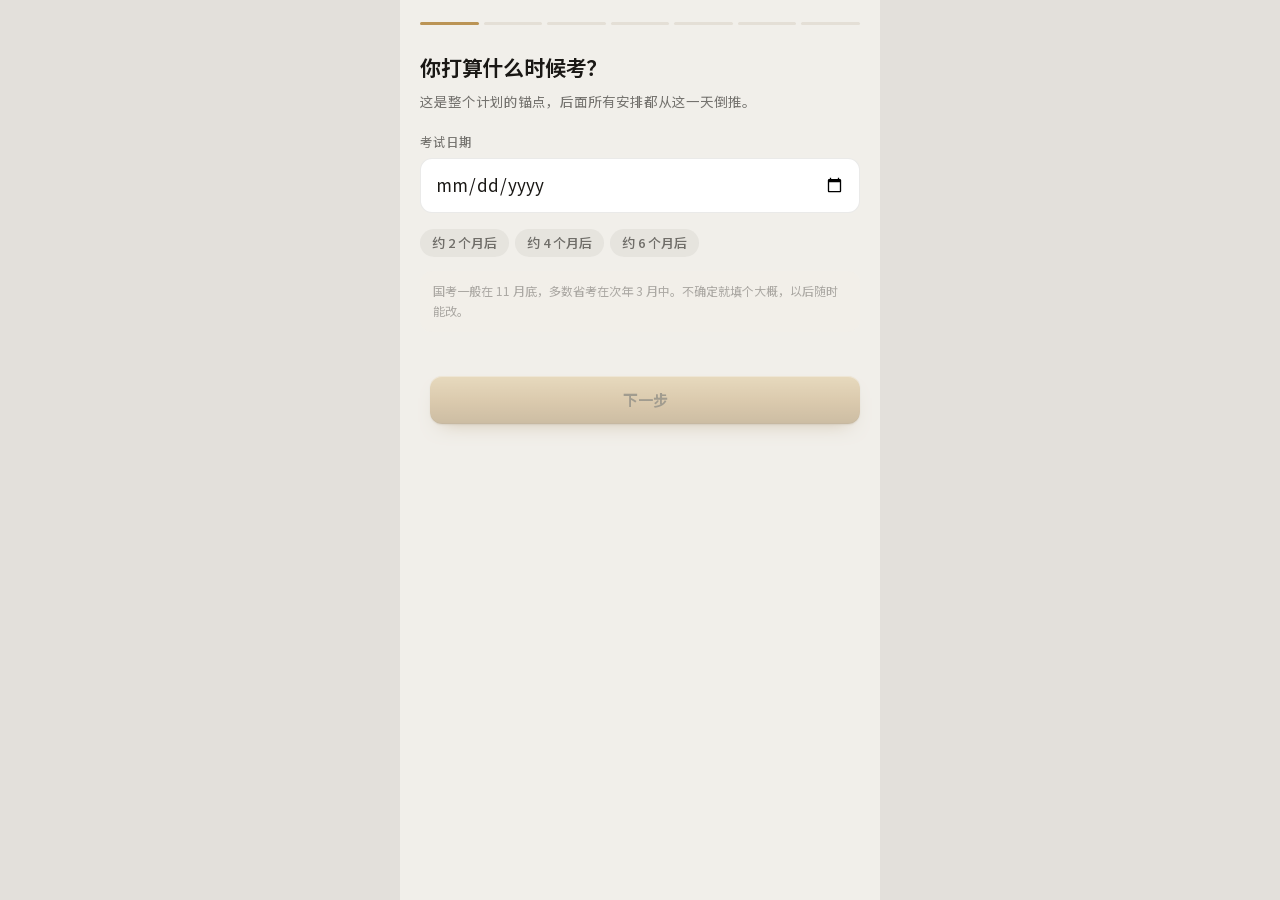
==== index.html @ 4b7c441d "上线试用：fresh 入口、添加到桌面、折叠与阶段安排更新" ====
<!DOCTYPE html>
<html lang="zh-CN">
<head>
  <meta charset="utf-8">
  <meta name="viewport" content="width=device-width, initial-scale=1, viewport-fit=cover">
  <meta name="theme-color" content="#f7f5f1">
  <title>备考节奏</title>
  <!-- 字体提前开始下载，别等 CSS 解析完才去拿 —— 不然第一屏会先闪一下雅黑。
       crossorigin 是字体预加载的规定动作，同源也要写。 -->
  <link rel="preload" href="fonts/noto-sans-sc-subset.woff2" as="font" type="font/woff2" crossorigin>
  <link rel="stylesheet" href="css/styles.css">

  <!-- 加到手机桌面用。这一步跟体验模式无关，正式上架后要留着。 -->
  <link rel="manifest" href="manifest.webmanifest">
  <link rel="icon" href="icons/icon-192.png">
  <link rel="apple-touch-icon" href="icons/icon-180.png">
  <meta name="apple-mobile-web-app-capable" content="yes">
  <meta name="mobile-web-app-capable" content="yes">
  <meta name="apple-mobile-web-app-status-bar-style" content="default">
  <meta name="apple-mobile-web-app-title" content="备考节奏">
</head>
<body>
  <!-- 这一块是"启动占位"。app.js 一跑起来就会把 #app 整个换掉。
       留在里面的意思是：万一脚本出错、或者文件没加载上，用户看到的是这句话，
       而不是一片白——白屏是最糟糕的失败形态，连"哪里错了"都无从说起。 -->
  <div id="app">
    <div style="padding:60px 28px;text-align:center;color:#7a7268;font-size:14px;line-height:2">
      <div>正在加载…</div>
      <div style="font-size:12.5px;opacity:.75">
        如果一直停在这里，按住 Ctrl 点刷新（Mac 是 ⌘ + Shift + R）。
      </div>
    </div>
  </div>
  <div id="toast" class="toast" role="status" aria-live="polite"></div>
  <div id="overlay" class="overlay hidden"></div>

  <script>
    /* 出错就把错误摆到页面上。放在最前面，后面的脚本再崩也接得住。 */
    (function () {
      var shown = false;
      function show(msg) {
        if (shown) return;
        shown = true;
        var box = document.createElement('div');
        box.style.cssText = 'position:fixed;left:0;right:0;bottom:0;z-index:999;' +
          'max-height:55vh;overflow:auto;background:#2b2320;color:#ffe9d6;' +
          'font:12.5px/1.7 ui-monospace,Consolas,monospace;padding:14px 16px;' +
          'white-space:pre-wrap;word-break:break-all';
        box.textContent = '页面出错了（把这段发给开发者）：\n' + msg +
          '\n\n先试一次强制刷新：Ctrl + F5';
        document.body.appendChild(box);
      }
      /* window.onerror 只给"出错的位置"，不给"谁调用的"。
       * 真正要定位得有整条调用栈 —— e.error.stack 里就有。 */
      function stackOf(e) {
        try {
          if (e && e.error && e.error.stack) return '\n\n调用栈：\n' + e.error.stack;
        } catch (err) {}
        return '';
      }
      window.addEventListener('error', function (e) {
        if (e && e.target && e.target.tagName === 'SCRIPT') {
          show('脚本没加载上：' + (e.target.src || '') + '\n（服务器是不是没开？）');
          return;
        }
        show((e.message || '未知错误') + '\n' + (e.filename || '') + ':' + (e.lineno || '') + stackOf(e));
      }, true);
      window.addEventListener('unhandledrejection', function (e) {
        show('未处理的 Promise 错误：' + (e.reason && e.reason.message ? e.reason.message : e.reason) +
          (e.reason && e.reason.stack ? '\n\n调用栈：\n' + e.reason.stack : ''));
      });
    })();
  </script>
  <script src="js/config.js"></script>
  <script src="js/engine.js"></script>
  <script src="js/stats.js"></script>
  <script src="js/archive.js"></script>
  <script src="js/store.js"></script>
  <!-- 体验模式。正式上架时删掉这一行，再按 js/demo.js 顶部的清单删干净。 -->
  <script src="js/demo.js"></script>
  <script src="js/app.js"></script>

  <script>
    /* 加到桌面之后能离线打开。
     * 本地开发（http / 局域网）不注册——否则改完 js 刷新还是旧的，会以为是代码没生效。 */
    if ('serviceWorker' in navigator && location.protocol === 'https:') {
      window.addEventListener('load', function () {
        navigator.serviceWorker.register('sw.js').catch(function () {});
      });
    }
  </script>
</body>
</html>
---- css/styles.css ----
/* =========================================================================
 * 备考节奏 —— 样式
 * 手机优先，最大宽度 480px 居中。桌面打开就是个手机形状的窗口。
 *
 * 设计原则，改样式前先看这几条：
 *   1. 减元素。能用一行字说清的，不要做成一张卡。
 *   2. 留白分层次。靠间距和字号拉开主次，不靠边框和阴影。
 *   3. 颜色只给"状态"——打卡、进度、当前选择。其余一律灰阶。
 *   4. 动画只动 transform / opacity，毛玻璃只用在底部导航一处。
 * ========================================================================= */

/* -------------------------------------------------------------------------
 * 字体：思源黑体（Noto Sans SC）
 *
 * 不写 system-ui 那种字体栈，是因为栈里第一位是苹方——苹果独有，
 * 到了 Windows 会一路回退到微软雅黑（2006 年的字体，而且只有两个字重，
 * 界面里 600/650 这些字重全是浏览器描出来的假粗体）。
 *
 * 这里自己托管一份子集：完整版 16.9 MB，只保留本项目用得到的字之后
 * 是 346 KB。默认走 woff2（所有现代浏览器都支持）。
 * 生成脚本：tools/make-font-subset.py，改了文案重新跑一次就行。
 *
 * 变量字体，100–900 一整条字重轴都在，所以 300–800 各档都是真字重。
 * 没扫到的生僻字会自动回退到后面的系统字体，不会变方框。
 * ------------------------------------------------------------------------- */
@font-face {
  font-family: "Noto Sans SC";
  src: url("../fonts/noto-sans-sc-subset.woff2") format("woff2");
  font-weight: 100 900;
  font-style: normal;
  font-display: swap;
}

:root {
  /* 底色偏暖，配金色才不会发灰 */
  --bg:        #f1efea;
  --card:      #ffffff;
  --surface-2: #f8f7f4;
  --ink:       #1a1815;
  --ink-2:     rgba(26, 24, 21, .58);
  --ink-3:     rgba(26, 24, 21, .33);
  --line:      rgba(26, 24, 21, .09);
  --hair:      rgba(26, 24, 21, .05);

  /* ---- 主题色 ----------------------------------------------------------
   * 这是唯一跟着"主题"变的一组。一个主题只需要四个数：
   *   primary    主色      —— 按钮、选中、进度、打卡
   *   primary-l  亮色      —— 按钮上缘的高光
   *   primary-d  深色      —— 按钮下缘的收边、深色文字
   *   on-primary 字色      —— 压在主色上面的字（亮色主题要用深字）
   * 下面 html[data-theme] 那几段会整组覆盖。
   * -------------------------------------------------------------------- */
  --primary:      #bb9455;
  --primary-l:    #d9bb7e;
  --primary-d:    #96733a;
  --on-primary:   #2c2109;
  --primary-s:    rgba(187, 148, 85, .13);
  --primary-xs:   rgba(187, 148, 85, .055);
  --primary-line: rgba(187, 148, 85, .30);

  /* ---- 状态色：故意不跟主题走 ------------------------------------------
   * 它们表达的是"状态"，不是"品牌"。警告永远是橙、危险永远是红、
   * 半完成永远是琥珀——换个主题颜色就变，用户会看不懂。 */
  --accent:    #c07a3c;
  --accent-s:  rgba(192, 122, 60, .12);
  --danger:    #b5574a;
  --done:      var(--primary);
  --half:      #cf9a3e;

  --radius:    20px;
  --radius-s:  12px;

  /* 层次靠投影，不靠描边。宽扩散、负偏移，柔和不发灰。 */
  --sh-sm:  0 1px 2px rgba(26, 24, 21, .05);
  --sh-md:  0 1px 2px rgba(26, 24, 21, .04), 0 12px 26px -18px rgba(26, 24, 21, .34);
  --shadow: var(--sh-md);

  /* 弹性曲线，全局统一 */
  --spring:    cubic-bezier(.34, 1.4, .64, 1);
  --ease:      cubic-bezier(.32, .72, 0, 1);
}

/* =========================================================================
 * 主题
 *
 * 七个主色，只换上面那四个值。想加主题就在这儿再抄一段，
 * 再去 js/config.js 的 YT.THEMES 里加一条同名记录。
 * ========================================================================= */

html[data-theme="rose"] {          /* 玫瑰金 */
  --primary:      #c08a7a;
  --primary-l:    #ddafa2;
  --primary-d:    #9c6555;
  --on-primary:   #3a1e17;
  --primary-s:    rgba(192, 138, 122, .14);
  --primary-xs:   rgba(192, 138, 122, .055);
  --primary-line: rgba(192, 138, 122, .32);
}
html[data-theme="mist"] {          /* 雾蓝 */
  --primary:      #5a7fa8;
  --primary-l:    #86a5c7;
  --primary-d:    #3d5f85;
  --on-primary:   #ffffff;
  --primary-s:    rgba(90, 127, 168, .13);
  --primary-xs:   rgba(90, 127, 168, .055);
  --primary-line: rgba(90, 127, 168, .30);
}
html[data-theme="celadon"] {       /* 青瓷 */
  --primary:      #4e8c86;
  --primary-l:    #7db0aa;
  --primary-d:    #366964;
  --on-primary:   #0a2422;
  --primary-s:    rgba(78, 140, 134, .13);
  --primary-xs:   rgba(78, 140, 134, .055);
  --primary-line: rgba(78, 140, 134, .30);
}
html[data-theme="bamboo"] {        /* 竹青 */
  --primary:      #6b8f5a;
  --primary-l:    #93b183;
  --primary-d:    #4c6b3e;
  --on-primary:   #1b2913;
  --primary-s:    rgba(107, 143, 90, .14);
  --primary-xs:   rgba(107, 143, 90, .055);
  --primary-line: rgba(107, 143, 90, .32);
}
html[data-theme="cinnabar"] {      /* 朱砂 */
  --primary:      #b04c3e;
  --primary-l:    #d07a6a;
  --primary-d:    #8a372c;
  --on-primary:   #ffffff;
  --primary-s:    rgba(176, 76, 62, .13);
  --primary-xs:   rgba(176, 76, 62, .055);
  --primary-line: rgba(176, 76, 62, .30);
  /* 朱砂做主色时，默认的危险红 #b5574a 和它几乎一样，
   * 「清空数据」看着就不像危险操作了。这里把危险色压深一档，
   * 让它比品牌色更沉、更"重"，一眼能分出性质。 */
  --danger:       #7a2b21;
}
html[data-theme="cocoa"] {         /* 可可 */
  --primary:      #8a6a55;
  --primary-l:    #ac8d77;
  --primary-d:    #664b3a;
  --on-primary:   #ffffff;
  --primary-s:    rgba(138, 106, 85, .13);
  --primary-xs:   rgba(138, 106, 85, .055);
  --primary-line: rgba(138, 106, 85, .30);
}

* { box-sizing: border-box; -webkit-tap-highlight-color: transparent; }

html, body {
  margin: 0;
  padding: 0;
  /* 桌面打开时露在 480px 应用区外面的那圈底。跟着暖色走，
   * 用 iOS 那种冷灰会在窗口两侧露出一条发蓝的边。 */
  background: #e3e0db;
  color: var(--ink);
  /* 第一位是自托管的思源黑体，正常情况下它就把所有字接住了。
   * 后面那一串是兜底：字体还没下载完、或者遇到子集里没有的生僻字时，
   * 苹果走苹方、Windows 走雅黑，不会变成方框。 */
  font-family: "Noto Sans SC", -apple-system, BlinkMacSystemFont, "SF Pro Text",
               "PingFang SC", "Hiragino Sans GB", "Microsoft YaHei",
               "Segoe UI", Roboto, sans-serif;
  font-size: 17px;
  line-height: 1.6;
  -webkit-font-smoothing: antialiased;
}

#app {
  max-width: 480px;
  margin: 0 auto;
  min-height: 100vh;
  background: var(--bg);
  color: var(--ink);
  position: relative;
  padding-bottom: 84px;
}

/* ---------- 通用 ---------- */

.hidden { display: none !important; }

.screen { padding: 0 0 24px; }

/* 只保留"换页时淡入"这一层动画。
 * 列表逐条浮现做过一版，但每次重渲染都会重播，勾任务时整屏闪一下；
 * 而且容易卡在动画的起始状态上（元素占着位置却看不见）。
 * 收益不大、风险不小，去掉。 */
#app.entering .screen { animation: pageIn .32s var(--ease); }
@keyframes pageIn {
  from { opacity: 0; transform: translateY(6px); }
  to   { opacity: 1; transform: none; }
}

.done-note {
  font-size: 15px; font-weight: 600; color: var(--primary);
  background: var(--primary-s);
  border-radius: var(--radius);
  padding: 14px 18px;
}

.top {
  padding: 14px 20px 6px;
  background: var(--bg);
}

.top h1 {
  margin: 0;
  font-size: 30px;
  font-weight: 700;
  letter-spacing: -.5px;
  line-height: 1.2;
}

.top .sub {
  margin-top: 2px;
  font-size: 15px;
  color: var(--ink-2);
  letter-spacing: -.1px;
}

.section { padding: 0 16px; margin-top: 26px; }

.section-title {
  /* 分组标签做得比正文更小、更重、更淡，读起来像"标签"而不是"内容"。
   * 这样视线会先落在卡片里的东西上，层级是靠对比拉开的。 */
  font-size: 12px;
  font-weight: 650;
  letter-spacing: .08em;
  color: var(--ink-3);
  margin: 0 0 8px;
  padding-left: 4px;
}

/* 通用折叠块：计划详情、设置里的长分组。
 * 折叠头只有一行，展开内容沿用原来的 .section / .card。 */
/* 分组标题右边的小胶囊入口。用在「调整阶段」「批量排」「9 月」这种
 * "点了会去别处/会打开东西"的地方。光写一行金字，用户看不出能点。 */
.pillbtn {
  display: inline-flex; align-items: center; gap: 3px;
  height: 29px; padding: 0 11px;
  border: 0; border-radius: 99px;
  background: var(--card); color: var(--primary);
  font: inherit; font-size: 12.5px; font-weight: 650; letter-spacing: -.1px;
  box-shadow: inset 0 0 0 1px var(--primary-line), var(--sh-sm);
  cursor: pointer;
  transition: background .18s ease, transform .18s var(--spring);
}
.pillbtn:active { background: var(--primary-s); transform: scale(.96); }
.pillbtn .bi { width: 12px; height: 12px; }

.fold { margin-top: 26px; }
/* 连着排的几个折叠收紧一点，让它们看起来是一组，而不是几张散落的卡 */
.fold + .fold { margin-top: 10px; }

/* 折叠头做成"一张收起来的卡片"：左右上下跟别的卡片对齐（16px），
 * 里面按卡片的内容缩进。这样它一眼就是个能点的容器，
 * 而不是一行说明文字——之前是一行透明背景的小字，用户根本不知道能点。 */
.fold-head {
  display: flex;
  align-items: center;
  gap: 8px;
  width: calc(100% - 32px);
  margin: 0 16px;
  padding: 15px 16px 15px 18px;
  background: var(--card);
  border: 1px solid rgba(58, 53, 46, .045);
  border-radius: 14px;
  font: inherit;
  text-align: left;
  color: var(--ink-2);
  cursor: pointer;
  transition: background .18s ease;
}
.fold-head:active { background: #faf8f4; }
.fold-t {
  flex: 0 0 auto;
  font-size: 14.5px;
  font-weight: 600;
  letter-spacing: -.1px;
  color: var(--ink);
}
/* 提示靠右，紧挨着箭头——这样箭头不会孤零零地飘在右边 */
.fold-n {
  flex: 1;
  min-width: 0;
  text-align: right;
  font-size: 12px;
  font-weight: 400;
  color: var(--ink-3);
  overflow: hidden;
  text-overflow: ellipsis;
  white-space: nowrap;
}

/* 展开箭头。用 SVG 而不是 ⌃⌄ 字符：字符的粗细和基线随字体变，
 * 字号一调就飘；而且没法做旋转动画。 */
.chev-i {
  flex: 0 0 auto;
  width: 18px;
  height: 18px;
  color: rgba(58, 53, 46, .40);
  transition: transform .26s var(--ease);
}
.fold.open > .fold-head .chev-i,
.plan-day.open .chev-i { transform: rotate(180deg); }

.fold-body { display: none; }
.fold.open .fold-body { display: block; margin-top: 10px; }
.fold-body > .section { margin-top: 0; }
.fold-body > .section + .section { margin-top: 18px; }

.card {
  background: var(--card);
  border-radius: var(--radius);
  /* 层次交给投影：大偏移、负扩散，边缘柔和不发灰。
   * 不用描边——描边会把界面切碎，显得廉价。 */
  box-shadow: var(--sh-md);
  padding: 18px;
}

/* 装列表的卡片：上下不留太多，让每行自己去撑 */
.card.tasks { padding: 3px 18px; }

.card + .card { margin-top: 10px; }

.muted { color: var(--ink-2); }
.tiny  { font-size: 12px; line-height: 1.55; }

.row { display: flex; align-items: center; gap: 10px; }
.row.between { justify-content: space-between; }
.grow { flex: 1; min-width: 0; }

/* ---------- 按钮 ---------- */

.btn {
  appearance: none;
  border: 0;
  background: rgba(58,53,46,.075);
  color: var(--ink);
  font: inherit;
  font-size: 15px;
  font-weight: 600;
  padding: 12px 16px;
  border-radius: 12px;
  cursor: pointer;
  transition: transform .18s var(--spring), opacity .18s ease, background .18s ease;
}
.btn:active { transform: scale(.96); opacity: .75; }

.btn.primary {
  /* 实体金按钮：上缘高光 + 下缘收边 + 落地投影。
   * 三样加起来才有"厚度"，纯色填充永远是一块平的色。 */
  background: linear-gradient(180deg, var(--primary-l) 0%, var(--primary) 52%, var(--primary-d) 100%);
  color: var(--on-primary);
  font-weight: 650;
  box-shadow:
    inset 0 1px 0 rgba(255, 255, 255, .45),
    inset 0 -1px 0 rgba(0, 0, 0, .10),
    0 1px 1.5px rgba(90, 68, 30, .25),
    0 10px 20px -12px var(--primary-d);
}
.btn.primary:active { transform: translateY(1px) scale(.985); opacity: .92; }

.btn.ghost { background: transparent; }
.btn.ghost { color: var(--primary); }
/* 白底描边按钮：和实心主按钮配成一对时用它。
 * 有底色 + 一层很浅的投影，所以和主按钮是"同一套材质"，只是弱一档。 */
.btn.secondary {
  background: var(--card);
  color: var(--ink);
  box-shadow: inset 0 0 0 1px var(--hair), var(--sh-sm);
}
.btn.secondary:active { background: var(--surface-2); }
/* 浅金底的动作按钮。用在"加一项""今天主攻一科"这类次要但正向的动作上——
 * 纯文字的时候它们看着像链接，没有按钮的分量。 */
.btn.soft { background: var(--primary-s); color: var(--primary-d); }
/* 描边按钮：用在"点了会去别处/会打开东西"的动作上。
 * 比纯文字明确得多，又不像实心金按钮那么重。 */
.btn.line {
  background: var(--card);
  border: 1px solid var(--primary-line);
  color: var(--primary);
  font-weight: 600;
  box-shadow: var(--sh-sm);
}
.btn.line:active { background: #f7f4ef; }
.btn .bi { width: 13px; height: 13px; margin-left: 1px; vertical-align: -1.5px; }
.btn.block { display: block; width: 100%; text-align: center; }
.btn.sm { padding: 7px 12px; font-size: 13px; border-radius: 8px; }
.btn.sm { position: relative; }
.btn.sm::before { content: ""; position: absolute; inset: -6px -3px; border-radius: inherit; }

.btn.danger { background: rgba(255,59,48,.10); color: var(--danger); }

/* ---------- 底部导航 ---------- */

.tabbar {
  position: fixed;
  bottom: 0;
  left: 50%;
  transform: translateX(-50%);
  width: 100%;
  max-width: 480px;
  display: flex;
  background: rgba(249,249,249,.84);
  -webkit-backdrop-filter: saturate(180%) blur(20px);
  backdrop-filter: saturate(180%) blur(20px);
  border-top: .5px solid rgba(58,53,46,.14);
  padding-bottom: env(safe-area-inset-bottom);
  z-index: 20;
}

.tab {
  flex: 1;
  border: 0;
  background: none;
  font: inherit;
  font-size: 10.5px;
  font-weight: 500;
  color: var(--ink-3);
  padding: 7px 0 10px;
  cursor: pointer;
  display: flex;
  flex-direction: column;
  align-items: center;
  gap: 2px;
  transition: color .18s ease;
}
.tab:active .dot { transform: scale(.86); }

.tab .ico {
  width: 24px; height: 24px;
  transition: transform .24s var(--spring);
}
.tab:active .ico { transform: scale(.86); }

.tab.on { color: var(--primary); font-weight: 600; }

/* ---------- 任务卡 ---------- */

.task {
  display: flex;
  align-items: flex-start;
  gap: 14px;
  padding: 14px 0;
  border-bottom: 1px solid rgba(58,53,46,.10);
}
.task:last-child { border-bottom: 0; }

/* 回顾任务置顶：只加一条很轻的分组线，不抢任务本身。 */
.task-group {
  padding: 12px 0 3px;
  font-size: 12px;
  color: var(--ink-3);
  letter-spacing: .02em;
}
.task-group + .task { border-top: 0; }
.task-group + .task-group { padding-top: 6px; }

.tick {
  flex: 0 0 auto;
  width: 24px; height: 24px;
  border-radius: 50%;
  border: 1.5px solid rgba(58,53,46,.24);
  background: transparent;
  cursor: pointer;
  padding: 0;
  position: relative;
  margin-top: 2px;
  transition: transform .22s var(--spring), background .2s ease, border-color .2s ease;
}
.tick:active { transform: scale(.85); }

/* 点击区域放到 46×46：圆点本身还是 24，但手指不用瞄得那么准。
 * （手机上 24 像素大约是 4 毫米，低于"随手能点中"的 9 毫米。） */
.tick::before {
  content: "";
  position: absolute;
  inset: -11px;
  border-radius: 50%;
}

.tick.done {
  border-color: var(--done);
  background: linear-gradient(180deg, var(--primary-l), var(--primary) 58%, var(--primary-d));
  box-shadow: inset 0 1px 0 rgba(255, 255, 255, .45), 0 2px 6px -2px var(--primary-d);
}
.tick.done::after {
  content: "";
  position: absolute;
  left: 6.5px; top: 3px;
  width: 6px; height: 10px;
  border: solid #fff;
  border-width: 0 2px 2px 0;
  transform: rotate(45deg);
}

.tick.half {
  border-color: var(--primary-line);
  background: linear-gradient(to right, var(--primary) 0 50%, transparent 50% 100%);
}

.task-body { flex: 1; min-width: 0; }

.task-top { display: flex; align-items: baseline; gap: 8px; }
.task-top[data-act] { cursor: pointer; margin: -4px 0; padding: 4px 0; }
.task-top[data-act]:active { opacity: .5; }
.task-title { flex: 1; min-width: 0; font-weight: 500; font-size: 17px; letter-spacing: -.2px; }
.task-min {
  flex: 0 0 auto; font-size: 15px; color: var(--ink-3);
  font-variant-numeric: tabular-nums;
  transition: opacity .2s ease;
}

/* 删掉某一项：平时很淡，不抢视线 */
.del {
  flex: 0 0 auto; align-self: flex-start;
  width: 22px; height: 22px; line-height: 1;
  border: 0; background: none; padding: 0;
  color: rgba(58,53,46,.22); font-size: 17px; cursor: pointer;
  border-radius: 50%;
  position: relative;
  transition: transform .18s var(--spring), color .18s ease;
}
/* 删除也要好点：这个按钮误触的代价只是弹个确认框，点不中的代价是"按了没反应" */
.del::before { content: ""; position: absolute; inset: -10px -3px; border-radius: 50%; }
.del:active { transform: scale(.85); color: var(--danger); }
.pd-task .del { flex: 0 0 auto; margin-left: 2px; }
.task-detail { font-size: 15px; color: var(--ink-2); margin-top: 1px; letter-spacing: -.1px; }

.task-meta {
  font-size: 13px;
  color: var(--ink-3);
  margin-top: 4px;
  display: flex;
  gap: 8px;
  flex-wrap: wrap;
}

.pill {
  display: inline-block;
  font-size: 11px;
  padding: 1px 7px;
  border-radius: 20px;
  background: var(--primary-s);
  color: var(--primary);
}
.pill.warn { background: var(--accent-s); color: var(--accent); }
.pill.plain { background: #f0ede8; color: var(--ink-2); }

.task.is-done .task-title { color: var(--ink-3); text-decoration: line-through; text-decoration-thickness: 1.5px; }
.task.is-done .task-detail, .task.is-done .task-meta { color: var(--ink-3); }

/* 实际用时快选 */
.actual {
  margin-top: 9px;
  padding: 9px 10px;
  background: #faf8f4;
  border: 1px dashed var(--line);
  border-radius: var(--radius-s);
}

.actual .hint { font-size: 11.5px; color: var(--ink-3); margin-bottom: 7px; }

.custom-time {
  display: flex; align-items: center; gap: 6px;
  margin-top: 9px; font-size: 12px; color: var(--ink-3);
}
.custom-time input {
  width: 62px; font: inherit; font-size: 14px; font-weight: 600;
  padding: 4px 8px; border: 1.5px solid var(--line); border-radius: 8px;
  background: #fff; color: var(--ink); text-align: center;
  font-variant-numeric: tabular-nums;
}
.custom-time input:focus { outline: none; border-color: var(--primary); }
.custom-time input::placeholder { font-weight: 400; color: var(--ink-3); }

.chips { display: flex; flex-wrap: wrap; gap: 6px; }

.chip {
  border: 0;
  background: rgba(58,53,46,.06);
  border-radius: 20px;
  padding: 6px 12px;
  font-size: 13px;
  font-weight: 500;
  font-family: inherit;
  color: var(--ink-2);
  cursor: pointer;
  position: relative;
  transition: transform .16s var(--spring), background .18s ease, color .18s ease;
}
/* 视觉不变，点击区域上下各多 5 像素（30 → 40） */
.chip::before { content: ""; position: absolute; inset: -5px -3px; border-radius: inherit; }
.chip:active { transform: scale(.94); }
.chip.on { background: var(--primary); color: var(--on-primary); font-weight: 600; }

/* 常识的「不专门学」单独给入口。它不是一个普通档位，
 * 而是很多人的默认选择，所以不要再混在四个小按钮里。 */
.skip-tip {
  margin-top: 9px;
  padding: 9px 11px;
  border-radius: 10px;
  background: var(--accent-s);
  display: flex;
  align-items: center;
  gap: 10px;
}
.skip-tip .st-t {
  flex: 1;
  min-width: 0;
  font-size: 12px;
  line-height: 1.5;
  color: var(--ink-2);
}
.skip-tip .btn { flex: 0 0 auto; }

/* ---------- 今日头部 ---------- */

.today-head {
  padding: 18px 22px 0;
}

.today-head .date {
  /* 日期做成"小标签"：更小、更重、更淡、拉字距。
   * 视线先落在「今天」上，而不是先看到日期。 */
  font-size: 12px; font-weight: 600; color: var(--ink-3);
  letter-spacing: .1em;
}
.today-head h1 {
  margin: 5px 0 0;
  font-size: 34px; font-weight: 750; letter-spacing: -1.1px; line-height: 1.12;
}
.today-head .state {
  margin-top: 7px; font-size: 14.5px; color: var(--ink-2); letter-spacing: -.1px;
}
.today-head .state b { font-weight: 600; color: var(--ink); }
.today-head .state i { font-style: normal; font-weight: 600; color: var(--ink); }

.daybar {
  margin-top: 14px;
  height: 7px;
  background: var(--hair);
  border-radius: 99px;
  box-shadow: inset 0 1px 1px rgba(26, 24, 21, .05);
  overflow: hidden;
}
.daybar > i {
  display: block; height: 100%;
  border-radius: 99px;
  box-shadow: 0 1px 2px var(--primary-line);
  transition: width .45s var(--ease);
}

.daybar-meta {
  display: flex; justify-content: space-between;
  font-size: 11.5px; color: var(--ink-3); margin-top: 8px;
  font-variant-numeric: tabular-nums;
}

/* ---------- 每日感受 ---------- */

.free-note {
  font-size: 12.5px; color: var(--ink-2);
  background: #f2efe9;
  border-radius: var(--radius-s);
  padding: 10px 13px;
  margin-bottom: 10px;
}
.free-note b { color: var(--ink); font-variant-numeric: tabular-nums; }

/* 太久没练到的模块提醒 */
.stale-note {
  font-size: 12.5px; color: var(--ink-2);
  background: var(--accent-s);
  border-radius: var(--radius-s);
  padding: 12px 14px;
  line-height: 1.6;
}
.stale-note b { color: var(--accent); }

.extra-form {
  background: var(--card);
  border-radius: var(--radius);
  box-shadow: var(--shadow);
  padding: 15px 16px;
  margin-bottom: 10px;
}
.ef-title { font-size: 14px; font-weight: 650; margin-bottom: 10px; }
.ef-qty {
  display: flex; align-items: center; gap: 8px;
  margin-top: 12px; font-size: 13px; color: var(--ink-2);
}
.ef-qty input {
  width: 70px; font: inherit; font-size: 15px; font-weight: 650;
  padding: 6px 8px; border: 1.5px solid var(--line);
  border-radius: 8px; background: #fff; color: var(--ink); text-align: center;
}
.ef-qty input:focus { outline: none; border-color: var(--primary); }
.ef-qty b { color: var(--ink); font-variant-numeric: tabular-nums; }

.moods { display: flex; gap: 6px; margin-top: 2px; }
.mood {
  flex: 1;
  border: 0;
  background: rgba(58,53,46,.06);
  border-radius: 11px;
  padding: 11px 4px;
  font-family: inherit;
  font-size: 13px;
  font-weight: 500;
  color: var(--ink-2);
  cursor: pointer;
  transition: transform .18s var(--spring), background .2s ease, color .2s ease;
}
.mood:active { transform: scale(.95); }
.mood.on { background: var(--primary-s); color: var(--primary); font-weight: 600; }

/* 改完感受立刻看到计划怎么变 */
.mood-preview {
  margin-top: 12px;
  background: var(--card);
  border-radius: var(--radius);
  box-shadow: var(--shadow);
  padding: 13px 14px 11px;
  animation: popIn .28s cubic-bezier(.2, .8, .3, 1);
}
@keyframes popIn {
  from { opacity: 0; transform: translateY(8px) scale(.98); }
  to   { opacity: 1; transform: none; }
}

/* 阶段配色：换了阶段，界面颜色跟着换，让用户有"进入下一个阶段"的实感 */
#app.stage-base       { --stage-tint: #e7f0ed; --stage-ink: #2f6b5e; }
#app.stage-strengthen { --stage-tint: #fdf0e2; --stage-ink: #b3702a; }
#app.stage-sprint     { --stage-tint: #f9e9e6; --stage-ink: #a8473c; }

.stage-band {
  background: var(--stage-tint, var(--primary-s));
  color: var(--stage-ink, var(--primary));
  margin: 0 0 2px;
  padding: 8px 20px;
  font-size: 12px;
  font-weight: 650;
  letter-spacing: .04em;
  display: flex;
  align-items: baseline;
  gap: 8px;
}
.stage-band span { font-weight: 400; opacity: .8; }
.stage-band i { margin-left: auto; font-style: normal; font-weight: 600; opacity: .85; }
.mp-head { font-size: 14px; font-weight: 650; color: var(--primary); }
.mp-head.up { color: var(--accent); }
.mp-sub {
  font-size: 12px; color: var(--ink-3); margin-top: 3px;
  font-variant-numeric: tabular-nums;
}
.mp-rows { margin-top: 8px; }
.mp-row {
  display: flex; align-items: baseline; gap: 10px;
  padding: 6px 0; border-bottom: 1px solid var(--line); font-size: 13px;
}
.mp-row:last-child { border-bottom: 0; }
.mp-name { flex: 1; min-width: 0; overflow: hidden; text-overflow: ellipsis; white-space: nowrap; }
.mp-val { flex: 0 0 auto; font-size: 12px; color: var(--ink-3); font-variant-numeric: tabular-nums; }
.mp-val s { color: var(--ink-3); }
.mp-val i { font-style: normal; margin: 0 5px; }
.mp-val b { font-weight: 650; }
.mp-val b.up { color: var(--accent); }
.mp-val b.down { color: var(--primary); }
.mp-note { font-size: 11.5px; color: var(--ink-3); margin-top: 8px; line-height: 1.55; }

/* ---------- 阶段 ---------- */

.stage {
  display: flex;
  gap: 12px;
  padding: 13px 0;
  border-bottom: 1px solid var(--line);
}
.stage:last-child { border-bottom: 0; }

.stage-idx {
  flex: 0 0 auto;
  width: 26px; height: 26px;
  border-radius: 8px;
  background: var(--primary-s);
  color: var(--primary);
  font-size: 12px;
  font-weight: 700;
  display: flex; align-items: center; justify-content: center;
  margin-top: 2px;
}
.stage.cur .stage-idx {
  background: linear-gradient(180deg, var(--primary-l), var(--primary) 55%, var(--primary-d));
  color: var(--on-primary);
  box-shadow: inset 0 1px 0 rgba(255, 255, 255, .45), 0 3px 8px -3px var(--primary-d);
}
.stage.cur .stage-name { color: var(--primary); }

.stage-name { font-weight: 600; }
.stage-date { font-size: 12px; color: var(--ink-3); }

/* ---------- 周视图 ---------- */

.segmented {
  display: flex;
  background: rgba(58,53,46,.075);
  border-radius: 10px;
  padding: 3px;
  gap: 3px;
}
.segmented button {
  flex: 1;
  border: 0;
  background: transparent;
  font: inherit;
  font-size: 13px;
  font-weight: 500;
  padding: 7px 0;
  border-radius: 8px;
  color: var(--ink-2);
  cursor: pointer;
  transition: background .2s ease, box-shadow .2s ease, color .2s ease;
}
.segmented button.on {
  background: #fff;
  color: var(--ink);
  font-weight: 650;
  box-shadow: 0 1px 2px rgba(58,53,46,.10), 0 0 0 .5px rgba(58,53,46,.05);
}

.range-note {
  font-size: 12px;
  color: var(--ink-3);
  margin-top: 8px;
  padding-left: 2px;
}

.plan-day { padding: 13px 0; border-bottom: 1px solid var(--line); }
.plan-day:last-child { border-bottom: 0; }
.plan-day:first-child { padding-top: 4px; }

.pd-head { display: flex; justify-content: space-between; align-items: center; gap: 8px; }
.pd-date { font-size: 14px; font-weight: 600; }
.pd-date small {
  font-weight: 400; color: var(--ink-3); font-size: 12px; margin-left: 6px;
  font-variant-numeric: tabular-nums;
}
/* 右半边是一条固定的值列：时长 → 加一项 → 展开箭头。
 * 三样的宽度都固定，所以每行的时长右边缘是对齐的，不会有的靠左有的靠右。 */
.pd-right { display: flex; align-items: center; gap: 6px; }
.pd-total {
  font-size: 12.5px; color: var(--ink-2);
  white-space: nowrap; font-variant-numeric: tabular-nums;
}
.pd-add {
  flex: 0 0 auto;
  width: 24px; height: 24px; line-height: 1;
  border: 0; border-radius: 8px;
  background: transparent; color: rgba(60, 60, 67, .30);
  font: inherit; font-size: 15px; cursor: pointer;
  display: flex; align-items: center; justify-content: center;
  padding: 0;
  transition: background .18s ease, color .18s ease;
}
.pd-add:active { background: var(--primary-s); color: var(--primary); }
/* 展开箭头：整行都能点，这个只是把"能展开"这件事说出来 */
.pd-chev {
  flex: 0 0 auto;
  display: flex; align-items: center; justify-content: center;
  width: 18px; height: 18px;
  color: var(--ink-3);
}
.plan-day.foldable:active { opacity: .6; }

.pd-stage { font-size: 11.5px; color: var(--ink-3); margin-top: 1px; }
.plan-day.rest .pd-date,
.plan-day.rest .pd-total,
.plan-day.past .pd-date,
.plan-day.past .pd-total { color: var(--ink-3); font-weight: 400; }
.plan-day.past { padding: 8px 0; }

.pd-tasks { margin-top: 8px; }
.pd-group {
  margin: 7px 0 2px;
  font-size: 11.5px;
  color: var(--ink-3);
  letter-spacing: .02em;
}
.pd-task { display: flex; align-items: baseline; gap: 8px; font-size: 13px; padding: 2px 0; }
.pd-t { flex: 0 0 auto; }
.pd-d {
  flex: 1; min-width: 0;
  color: var(--ink-3); font-size: 12px;
  overflow: hidden; text-overflow: ellipsis; white-space: nowrap;
}
.pd-min {
  flex: 0 0 auto; color: var(--ink-3); font-size: 12px;
  font-variant-numeric: tabular-nums;
}

.pd-mark { font-style: normal; margin-right: 3px; }
.pd-mark.done { color: var(--primary); }
.pd-mark.half { color: var(--half); }

/* 折叠行（两周视图） */
.plan-day.foldable { cursor: pointer; transition: opacity .18s ease; }
.pd-brief {
  font-size: 12.5px; color: var(--ink-3); margin-top: 3px;
  overflow: hidden; text-overflow: ellipsis; white-space: nowrap;
}
.plan-day.open .pd-date { color: var(--primary); }
/* 展开时给整行一点底色，让人知道"这一块是打开着的" */
.plan-day.open {
  background: var(--primary-xs);
  border-radius: 12px;
}

/* 月历 */
.cal-grid {
  display: grid;
  grid-template-columns: repeat(7, 1fr);
  gap: 4px;
  padding-bottom: 4px;
}
.cal-head {
  font-size: 11px; color: var(--ink-3);
  text-align: center; padding-bottom: 4px;
}
.cal-cell {
  display: flex; flex-direction: column;
  align-items: center; justify-content: center; gap: 3px;
  border: 1px solid var(--line);
  border-radius: 9px;
  background: #fff;
  padding: 6px 2px 5px;
  font: inherit; color: var(--ink);
  cursor: pointer; min-height: 52px;
}
.cal-cell.out { border-color: transparent; background: transparent; cursor: default; }
.cal-cell.rest { background: #f4f1ec; }
.cal-cell.today { border-color: var(--primary); }
.cal-cell.sel { background: var(--primary-s); border-color: var(--primary); }
.cal-d { font-size: 12.5px; font-weight: 600; line-height: 1; }
.cal-cell.out .cal-d { visibility: hidden; }
.cal-bar {
  width: 62%; height: 4px; border-radius: 4px;
  background: #ece8e1; overflow: hidden;
  display: flex; align-items: flex-end;
}
.cal-bar > i { display: block; width: 100%; background: var(--primary); border-radius: 4px; }
.cal-cell.rest .cal-bar { visibility: hidden; }
.cal-mini { font-size: 9px; color: var(--ink-3); line-height: 1; }

.cal-detail { margin-top: 6px; border-top: 1px solid var(--line); }

.week-day {
  display: flex;
  align-items: center;
  gap: 10px;
  padding: 9px 0;
  border-bottom: 1px solid var(--line);
}
.week-day:last-child { border-bottom: 0; }

.wd-label { flex: 0 0 54px; font-size: 12.5px; color: var(--ink-2); }
.wd-label b { display: block; font-size: 14px; color: var(--ink); font-weight: 600; }

.wd-bar { flex: 1; height: 6px; background: #eae5dd; border-radius: 20px; overflow: hidden; }
.wd-bar > i { display: block; height: 100%; background: var(--primary); }
.wd-bar.rest > i { background: #dcd6cc; }

.wd-right { flex: 0 0 84px; text-align: right; font-size: 12px; color: var(--ink-3); white-space: nowrap; }

/* ---------- 进度条（听课进度） ---------- */

.prog { display: flex; align-items: center; gap: 10px; padding: 8px 0; }
.prog-name { flex: 0 0 76px; font-size: 13px; }
.prog-bar { flex: 1; height: 6px; background: #eae5dd; border-radius: 20px; overflow: hidden; }
.prog-bar > i { display: block; height: 100%; background: var(--primary); border-radius: 20px; }
.prog-val { flex: 0 0 52px; text-align: right; font-size: 12px; color: var(--ink-3); }
.prog-fix {
  flex: 0 0 auto; margin-left: 6px;
  border: 1px solid var(--line); background: #fff;
  color: var(--ink-3); font: inherit; font-size: 11px;
  padding: 2px 7px; border-radius: 20px; cursor: pointer;
}
.prog-fix:active { background: var(--primary-s); color: var(--primary); }
.prog-sum {
  font-size: 12.5px; color: var(--ink-2);
  padding-bottom: 10px; margin-bottom: 4px;
  border-bottom: 1px solid var(--line);
}
.prog-sum b { color: var(--ink); }

/* ---------- 表格 ---------- */

.table { width: 100%; border-collapse: collapse; font-size: 13px; }
.table th {
  text-align: left; font-size: 11px; font-weight: 600; color: var(--ink-3);
  padding: 0 0 8px; border-bottom: 1px solid var(--line); white-space: nowrap;
}
.table td { padding: 9px 0; border-bottom: 1px solid var(--line); }
.table tr:last-child td { border-bottom: 0; }
.table .num { font-variant-numeric: tabular-nums; }
.table .right { text-align: right; }

/* ---------- 统计块 ---------- */

.metrics { display: flex; gap: 10px; }
.metric {
  flex: 1;
  background: var(--card);
  border-radius: var(--radius);
  box-shadow: var(--shadow);
  padding: 14px 12px;
  text-align: center;
}
.metric .v { font-size: 22px; font-weight: 680; letter-spacing: -.5px; font-variant-numeric: tabular-nums; }
.metric .k { font-size: 11.5px; color: var(--ink-3); margin-top: 1px; }

/* ---------- 问卷 ---------- */

.onboard { padding: 0 20px 24px; }

.steps { display: flex; gap: 5px; padding: 22px 0 26px; }
.steps > i { flex: 1; height: 3px; border-radius: 20px; background: #e4dfd6; }
.steps > i.on { background: var(--primary); }

.onboard h2 { margin: 0 0 6px; font-size: 21px; font-weight: 650; letter-spacing: -.2px; }
.onboard .lead { color: var(--ink-2); font-size: 13.5px; margin: 0 0 20px; }

.opt {
  display: block; width: 100%; text-align: left;
  border: 1.5px solid var(--line);
  background: var(--card);
  border-radius: var(--radius);
  padding: 14px 16px;
  margin-bottom: 9px;
  font: inherit;
  cursor: pointer;
  transition: border-color .15s ease, background .15s ease;
}
.opt.on { border-color: var(--primary); background: var(--primary-s); }
.opt .t { font-weight: 600; font-size: 15px; }
.opt .d { font-size: 12.5px; color: var(--ink-2); margin-top: 2px; }
.opt.on .t { color: var(--primary); }

.field { margin-bottom: 16px; }
.field label { display: block; font-size: 12.5px; color: var(--ink-2); margin-bottom: 6px; }

.input {
  width: 100%;
  font: inherit;
  padding: 12px 14px;
  border: 1.5px solid var(--line);
  border-radius: var(--radius-s);
  background: var(--card);
  color: var(--ink);
}
.input:focus { outline: none; border-color: var(--primary); }

.numlist { display: grid; grid-template-columns: 1fr 1fr; gap: 8px; }
.numlist .item {
  background: var(--card);
  border: 1.5px solid var(--line);
  border-radius: var(--radius-s);
  padding: 9px 11px;
}
.numlist .item.miss { border-color: #e6ddd0; background: #fdfbf7; }
.numlist .item label { font-size: 12px; color: var(--ink-2); display: block; margin-bottom: 3px; }
.numlist .item input {
  width: 100%; border: 0; font: inherit; font-size: 17px; font-weight: 600;
  background: transparent; color: var(--ink); padding: 0;
}
.numlist .item input:focus { outline: none; }
.numlist .item .unit { font-size: 11px; color: var(--ink-3); }

.daypicker { display: flex; gap: 6px; }
.daypicker button {
  flex: 1;
  border: 1.5px solid var(--line);
  background: var(--card);
  border-radius: var(--radius-s);
  padding: 12px 0;
  font: inherit; font-size: 13px;
  color: var(--ink-2);
  cursor: pointer;
}
/* 休息日选中的那个。这是"当前选择"，不是警告色，所以跟主题走。 */
.daypicker button.on {
  border-color: var(--primary);
  background: var(--primary-s);
  color: var(--primary-d);
  font-weight: 650;
}

.footnote {
  font-size: 12px; color: var(--ink-3);
  background: #f2efe9;
  border-radius: var(--radius-s);
  padding: 11px 13px;
  margin-top: 14px;
}

/* 问卷里的"你的选择产生了什么结果" */
.preview-card {
  margin-top: 16px;
  background: var(--card);
  border-radius: var(--radius);
  box-shadow: var(--shadow);
  padding: 15px 16px 13px;
}
.pv-title { font-size: 12px; font-weight: 650; color: var(--primary); letter-spacing: .02em; }
.pv-row {
  display: flex; justify-content: space-between; align-items: baseline;
  gap: 10px; font-size: 13px; padding: 6px 0;
  border-bottom: 1px solid var(--line);
}
.pv-row:last-of-type { border-bottom: 0; }
.pv-row span { color: var(--ink-2); }
.pv-row b { font-weight: 650; font-variant-numeric: tabular-nums; }
.pv-note { font-size: 11.5px; color: var(--ink-3); margin-top: 7px; line-height: 1.55; }

/* ---------- 高级参数 ---------- */

.param-toggle {
  display: flex; align-items: baseline; justify-content: space-between; gap: 10px;
  width: 100%; border: 0; background: none; font: inherit; font-size: 14px;
  color: var(--ink); text-align: left; padding: 4px 0; cursor: pointer;
}
.param-toggle span { font-size: 11.5px; color: var(--ink-3); flex: 0 0 auto; }

.param-row { padding: 11px 0; border-top: 1px solid var(--line); }
.param-row:first-of-type { margin-top: 8px; }
.param-head { display: flex; justify-content: space-between; align-items: baseline; gap: 10px; }
.param-label { font-size: 13.5px; }
.param-rec { font-size: 11.5px; color: var(--ink-3); white-space: nowrap; }
.param-input { display: flex; align-items: center; gap: 6px; margin-top: 7px; }
.param-input input {
  width: 92px; font: inherit; font-size: 15px; font-weight: 600;
  padding: 7px 10px; border: 1.5px solid var(--line);
  border-radius: 8px; background: #fff; color: var(--ink);
}
.param-input input:focus { outline: none; border-color: var(--primary); }
.param-input .unit { font-size: 12px; color: var(--ink-3); }
.param-note { font-size: 11.5px; color: var(--ink-3); margin-top: 5px; line-height: 1.55; }

/* 各模块训练参数：一组多少题 / 目标正确率 / 考试限时 */
.train-row {
  display: flex; align-items: center; gap: 8px;
  padding: 8px 0; border-top: 1px solid var(--line);
}
.train-row:first-of-type { margin-top: 10px; }
.tr-name { flex: 0 0 58px; font-size: 12.5px; }
.tr-fields { flex: 1; display: flex; gap: 6px; min-width: 0; }
.tr-fields label {
  flex: 1; display: flex; align-items: center; gap: 2px;
  font-size: 10.5px; color: var(--ink-3); min-width: 0;
}
.tr-fields input {
  width: 100%; min-width: 0;
  font: inherit; font-size: 13px; font-weight: 600;
  padding: 5px 4px; border: 1.5px solid var(--line);
  border-radius: 6px; background: #fff; color: var(--ink);
  text-align: center;
  font-variant-numeric: tabular-nums;
}
.tr-fields input:focus { outline: none; border-color: var(--primary); }
.tr-fields input::placeholder { font-weight: 400; color: #c9c2b6; }

/* ---------- 休息日 ---------- */

.rest-hero { text-align: center; padding: 34px 20px 22px; }
.rest-hero .big { font-size: 40px; line-height: 1; margin-bottom: 12px; }
.rest-hero h2 { margin: 0 0 6px; font-size: 20px; font-weight: 650; }
.rest-hero p { margin: 0; color: var(--ink-2); font-size: 13.5px; }

/* ---------- 底部导航占位 ---------- */

.sticky-cta {
  position: sticky;
  bottom: 0;
  background: linear-gradient(to top, var(--bg) 72%, rgba(247,245,241,0));
  padding: 14px 20px 18px;
  margin-top: 6px;
}

/* 页面底部有固定导航栏时，按钮要停在导航栏上面，否则会被盖住点不到 */
.sticky-cta.above-tabs {
  bottom: calc(62px + env(safe-area-inset-bottom));
  padding-bottom: 10px;
}

/* ---------- Toast ---------- */

.toast {
  position: fixed;
  left: 50%;
  bottom: 96px;
  transform: translate(-50%, 12px);
  background: #26231f;
  color: #fff;
  font-size: 13.5px;
  padding: 10px 18px;
  border-radius: 22px;
  max-width: 84vw;
  text-align: center;
  opacity: 0;
  pointer-events: none;
  transition: opacity .22s ease, transform .22s ease;
  z-index: 60;
}
.toast.show { opacity: 1; transform: translate(-50%, 0); }

/* ---------- 生成中遮罩 ---------- */

.overlay {
  position: fixed; inset: 0;
  background: rgba(247,245,241,.97);
  display: flex; flex-direction: column;
  align-items: center; justify-content: center;
  gap: 18px; z-index: 80; padding: 40px;
}
.overlay .spin {
  width: 34px; height: 34px;
  border: 3px solid #ddd7cd;
  border-top-color: var(--primary);
  border-radius: 50%;
  animation: spin .9s linear infinite;
}
@keyframes spin { to { transform: rotate(360deg); } }
.overlay .msg { font-size: 14.5px; color: var(--ink-2); text-align: center; min-height: 44px; }
.overlay .big-title { font-size: 19px; font-weight: 650; color: var(--ink); }

.modal {
  background: var(--card);
  border-radius: var(--radius);
  box-shadow: 0 14px 44px rgba(30,28,25,.18);
  padding: 22px 20px 18px;
  max-width: 400px;
  width: 100%;
}
.modal-title { font-size: 17px; font-weight: 650; }
.modal-msg { margin-top: 8px; font-size: 13.5px; color: var(--ink-2); line-height: 1.65; }

/* 改动对比清单 */
.score-form { margin-top: 12px; max-height: 46vh; overflow-y: auto; }
.score-row {
  display: flex; align-items: center; gap: 8px;
  padding: 7px 0; border-bottom: 1px solid var(--line);
}
.score-row:last-child { border-bottom: 0; }
.sr-name { flex: 0 0 66px; font-size: 13.5px; }
.score-row input {
  width: 62px; font: inherit; font-size: 15px; font-weight: 600;
  padding: 5px 8px; border: 1.5px solid var(--line); border-radius: 8px;
  background: #fff; color: var(--ink); text-align: center;
  font-variant-numeric: tabular-nums;
}
.score-row input:focus { outline: none; border-color: var(--primary); }
.sr-pct { font-size: 13px; color: var(--ink-3); }
.sr-tgt { margin-left: auto; font-size: 11.5px; color: var(--ink-3); }
.score-list { margin-top: 12px; border-top: 1px solid var(--line); padding-top: 4px; }
.score-item { padding: 8px 0; font-size: 13px; border-bottom: 1px solid var(--line); }
.score-item:last-child { border-bottom: 0; }

/* ---------- 学习档案 ---------- */

.arch-modal { max-width: 420px; max-height: 86vh; overflow-y: auto; }
.arch-note {
  margin-top: 12px; padding: 10px 12px;
  background: #f4f0e8; border-radius: 10px;
  font-size: 12.5px; color: var(--ink-2); line-height: 1.6;
}
.arch-block { margin-top: 16px; }
.arch-h {
  font-size: 12px; color: var(--ink-3); letter-spacing: .04em;
  display: flex; justify-content: space-between; align-items: baseline;
  margin-bottom: 8px;
}
.arch-sum { font-size: 11.5px; }
.arch-row {
  display: flex; align-items: center; gap: 10px;
  padding: 5px 0; font-size: 13px;
}
.arch-row .an { flex: 0 0 56px; color: var(--ink); }
.arch-row .bar {
  flex: 1; height: 6px; border-radius: 3px; background: #ece7de; overflow: hidden;
}
.arch-row .bar i {
  display: block; height: 100%; border-radius: 3px;
  background: var(--primary); transition: width .4s ease;
}
.arch-row .av {
  flex: 0 0 auto; font-size: 12px; color: var(--ink-2);
  font-variant-numeric: tabular-nums; min-width: 74px; text-align: right;
}
.arch-row .av em { color: var(--primary); font-style: normal; }
.arch-more { font-size: 11.5px; color: var(--ink-3); padding: 3px 0; }
.arch-fold {
  display: block; width: 100%; margin-top: 4px; padding: 9px 0;
  background: none; border: 0; border-top: 1px dashed var(--line);
  font: inherit; font-size: 12px; color: var(--ink-3); cursor: pointer;
}
.arch-fold:hover { color: var(--ink-2); }
.round-row {
  display: flex; align-items: baseline; gap: 10px; width: 100%;
  padding: 10px 0; background: none; border: 0; border-bottom: 1px solid var(--line);
  font: inherit; text-align: left; cursor: pointer; color: var(--ink);
}
.round-row:last-of-type { border-bottom: 0; }
.round-row .rn { font-size: 14px; font-weight: 600; flex: 0 0 auto; }
.round-row .rd { font-size: 12px; color: var(--ink-3); flex: 1; }
.round-row .rr { font-size: 12.5px; color: var(--ink-2); font-variant-numeric: tabular-nums; }
.arch-item {
  display: flex; align-items: flex-start; gap: 10px; width: 100%;
  padding: 10px 12px; margin-bottom: 6px;
  border: 1.5px solid var(--line); border-radius: 10px;
  background: #fff; text-align: left; font: inherit; cursor: pointer;
  transition: border-color .18s ease, background .18s ease;
}
.arch-item .box {
  flex: 0 0 18px; height: 18px; margin-top: 1px;
  border: 1.5px solid var(--line); border-radius: 6px;
  display: flex; align-items: center; justify-content: center;
  font-size: 12px; color: #fff; background: #fff;
  transition: background .18s ease, border-color .18s ease;
}
.arch-item.on { border-color: var(--primary); }
.arch-item.on .box { background: var(--primary); border-color: var(--primary); }
.arch-item .at { display: flex; flex-direction: column; gap: 2px; }
.arch-item .at b { font-size: 13.5px; font-weight: 600; }
.arch-item .ad { font-size: 11.5px; color: var(--ink-3); }

.chg-list { margin-top: 10px; max-height: 300px; overflow-y: auto; }
.chg-row {
  padding: 9px 0; border-bottom: 1px solid var(--line);
  font-size: 12px; line-height: 1.5;
}
.chg-row:last-child { border-bottom: 0; }
.chg-date { font-weight: 650; color: var(--ink); margin-bottom: 3px; }
.chg-before { color: var(--ink-3); text-decoration: line-through; text-decoration-color: #d8d2c7; }
.chg-after { color: var(--primary); }
.chg-after::before { content: "→ "; color: var(--ink-3); }

/* ---------- 小屏 ---------- */

@media (max-width: 360px) {
  .numlist { grid-template-columns: 1fr; }
  .table { font-size: 12px; }
}
.pref-note {
  background: #f4f0e8; border-radius: var(--radius);
  padding: 13px 15px; font-size: 13px; line-height: 1.6; color: var(--ink-2);
}
.pref-note b { color: var(--ink); }
.forecast-note {
  background: var(--card); border-radius: var(--radius);
  padding: 14px 16px; font-size: 13.5px; line-height: 1.7; color: var(--ink-2);
}
.forecast-note b { color: var(--ink); font-variant-numeric: tabular-nums; }
.stage.skipped .stage-idx { opacity: .4; }
.stage.skipped .stage-name { color: var(--ink-3); }
.menu-list { margin-top: 14px; display: flex; flex-direction: column; gap: 8px; }
.menu-item {
  display: block; width: 100%; text-align: left;
  padding: 12px 14px; border: 1.5px solid var(--line); border-radius: 12px;
  background: #fff; font: inherit; font-size: 14.5px; color: var(--ink); cursor: pointer;
  transition: border-color .16s ease, background .16s ease;
}
.menu-item:active { background: #f4f0e8; }
.menu-item small { display: block; margin-top: 3px; font-size: 11.5px; color: var(--ink-3); }
.menu-item.danger { color: var(--danger); }
.task.is-skipped .task-title { color: var(--ink-3); text-decoration: line-through; }
.task.is-skipped .tick { border-style: dashed; }
.task.is-skipped .task-min { opacity: .5; }
.review-hint {
  margin-top: 10px; padding: 12px 14px;
  background: var(--card); border-radius: var(--radius);
  font-size: 13px; line-height: 1.6; color: var(--ink-2);
}
.review-hint b { color: var(--ink); }
.order-list { padding: 2px 0; }
.ord-row {
  display: flex; align-items: center; gap: 10px;
  padding: 7px 0; border-bottom: 1px solid var(--line);
}
.ord-row:last-child { border-bottom: 0; }
.ord-n {
  flex: 0 0 22px; height: 22px; border-radius: 50%;
  background: rgba(58,53,46,.06); color: var(--ink-2);
  font-size: 12px; font-weight: 600;
  display: flex; align-items: center; justify-content: center;
}
.ord-t { flex: 0 0 auto; font-size: 14px; }
.ord-row .unit { flex: 1; font-size: 12px; color: var(--ink-3); }
.ord-mv {
  flex: 0 0 auto; width: 36px; height: 36px;
  border: 0; background: none; border-radius: 10px;
  font: inherit; font-size: 15px; color: var(--primary); cursor: pointer;
}
.ord-mv:active { background: #f4f0e8; }
.ord-mv:disabled { opacity: .25; cursor: default; }
.ord-hint { flex: 0 0 auto; width: 72px; text-align: right; font-size: 12px; color: var(--ink-3); }
/* ---------- 我的记录 ---------- */

.heatmap { display: flex; gap: 3px; overflow-x: auto; padding: 2px 0 4px; }
.hm-col { display: flex; flex-direction: column; gap: 3px; }
.hm-cell {
  width: 11px; height: 11px; border-radius: 3px;
  background: #efeae1; display: block;
}
.hm-cell.blank { background: transparent; }
/* 没学的那天用最淡的底色——不刺眼，也别让人觉得自己在还债 */
.hm-cell.lv0 { background: #efeae1; }
.hm-cell.lv1 { background: #e6d5b4; }
.hm-cell.lv2 { background: var(--primary); opacity: .55; }
.hm-cell.lv3 { background: var(--primary); opacity: .8; }
.hm-cell.lv4 { background: var(--primary); }
.hm-legend {
  display: flex; align-items: center; gap: 4px; justify-content: flex-end;
  font-size: 11px; color: var(--ink-3); margin-top: 2px;
}

/* 一次卡都没打过时的热力图位置：用最淡的格子示意这里会有东西 */
.hm-empty { text-align: center; padding: 12px 0 8px; }
.hm-ghost-grid {
  display: grid;
  grid-template-columns: repeat(7, 11px);
  gap: 3px;
  justify-content: center;
  margin-bottom: 14px;
}
.hm-ghost {
  display: block; width: 11px; height: 11px;
  border-radius: 3px; background: #f0ece5;
}
.hm-ghost.on { background: #e7dcc8; }
.hm-empty p { margin: 0; font-size: 12.5px; color: var(--ink-3); }

.cal-cell.rlv0 { background: #faf8f5; }
.cal-cell.rlv1 { background: #f7f0e2; }
.cal-cell.rlv2 { background: #f0e2c8; }
.cal-cell.rlv3 { background: #e8d4ac; }
.cal-cell.rlv4 { background: #dfc48c; }

.rec-day { margin-top: 14px; border-top: 1px solid var(--line); padding-top: 12px; }
.rec-day-head { font-size: 13px; color: var(--ink-2); margin-bottom: 8px; }
.rec-row {
  display: flex; align-items: baseline; gap: 10px;
  padding: 5px 0; font-size: 13px; border-bottom: 1px solid var(--line);
}
.rec-row:last-child { border-bottom: 0; }
.rec-row .rm { flex: 0 0 16px; color: var(--ink-3); }
.rec-row .rt { flex: 1; min-width: 0; }
.rec-row .rv { flex: 0 0 auto; color: var(--ink-3); font-size: 12px; }
.adv-row {
  display: flex; align-items: center; gap: 12px;
  padding: 11px 0; border-bottom: 1px solid var(--line);
}
.adv-row:last-child { border-bottom: 0; }
.adv-row .adv-t { flex: 1; min-width: 0; font-size: 13px; line-height: 1.6; color: var(--ink-2); }
.lv-row {
  display: flex; align-items: baseline; gap: 10px;
  padding: 8px 0; border-bottom: 1px solid var(--line);
}
.lv-row:last-of-type { border-bottom: 0; }
.lv-n { flex: 0 0 60px; font-size: 13.5px; }
.lv-b {
  flex: 0 0 auto; font-size: 11.5px; padding: 2px 8px; border-radius: 20px;
  background: rgba(58,53,46,.06); color: var(--ink-2);
}
.lv-b.lv1 { background: #f2ece0; color: #8a7b5c; }
.lv-b.lv2 { background: var(--primary-s); color: var(--primary); }
.lv-b.lv3 { background: var(--primary); color: #fff; }
.lv-b.lv4 { background: var(--done); color: #fff; }
.lv-s { flex: 1; min-width: 0; font-size: 12px; color: var(--ink-3); line-height: 1.5; }

/* =========================================================================
 * 我的 / 工具 —— 一级分组
 *
 * 底部导航从 5 格收成 4 格：今日 / 计划 / 工具 / 我的。
 * 记录、统计、设置收进「我的」：记录就在首页，统计和设置是它的二级页。
 * 工具暂时是空的，只留一句话。
 * ========================================================================= */

/* 二级页（统计、设置）左上角的返回 */
.page-back {
  display: block;
  border: 0; background: none;
  font: inherit; font-size: 13.5px; font-weight: 600;
  color: var(--primary);
  padding: 0 0 3px;
  cursor: pointer;
  transition: opacity .18s ease;
}
.page-back:active { opacity: .55; }

/* 我的：通往二级页的入口行 */
.menu-row {
  display: flex; align-items: center; gap: 12px;
  width: 100%; padding: 14px 0;
  background: none; border: 0; border-bottom: 1px solid var(--line);
  font: inherit; font-size: 15.5px; letter-spacing: -.2px;
  color: var(--ink); text-align: left; cursor: pointer;
  transition: opacity .18s ease;
}
.menu-row:last-child { border-bottom: 0; }
.menu-row:active { opacity: .55; }
.menu-row .gi { flex: 0 0 auto; width: 20px; height: 20px; color: var(--ink-3); }
.menu-row .mt { flex: 1; min-width: 0; }
.menu-row .mn { flex: 0 0 auto; font-size: 12.5px; color: var(--ink-3); }
.menu-row .chev { flex: 0 0 auto; color: rgba(58,53,46,.24); font-size: 19px; line-height: 1; }

/* 工具：还没做出来时的空状态。
 * 只告诉用户"这里以后可能会有东西"，不解释是什么。 */
/* ---------- 设置 · 主题选择 ---------- */

.theme-grid { display: grid; grid-template-columns: repeat(7, 1fr); gap: 4px; }
.theme-sw {
  display: flex; flex-direction: column; align-items: center; gap: 6px;
  border: 0; background: none; padding: 8px 0 4px;
  font: inherit; font-size: 10.5px; color: var(--ink-3);
  cursor: pointer;
  transition: color .18s ease;
}
.theme-sw i {
  display: block; width: 30px; height: 30px; border-radius: 10px;
  background: linear-gradient(160deg, var(--sw-l), var(--sw) 55%, var(--sw-d));
  box-shadow: inset 0 1px 0 rgba(255, 255, 255, .45), 0 2px 5px -2px var(--sw-d);
  transition: box-shadow .2s ease, transform .2s var(--spring);
}
.theme-sw:active i { transform: scale(.9); }
.theme-sw.on { color: var(--ink); font-weight: 650; }
.theme-sw.on i {
  box-shadow:
    inset 0 1px 0 rgba(255, 255, 255, .45),
    0 0 0 2px var(--card),
    0 0 0 4px var(--sw),
    0 3px 8px -3px var(--sw-d);
}

.empty-card {
  background: transparent;
  border: 1.5px dashed rgba(58,53,46,.16);
  text-align: center;
  padding: 54px 24px 52px;
}
.empty-ico { color: rgba(58,53,46,.20); }
.empty-ico svg { width: 42px; height: 42px; }
.empty-t {
  margin-top: 16px;
  font-size: 15.5px; font-weight: 600;
  letter-spacing: -.2px; color: var(--ink-2);
}
.empty-d {
  margin-top: 5px;
  font-size: 13px;
  color: var(--ink-3);
}

/* 计划调整提示：只在有新的跨周 / 断更 / 阶段变化时出现。
 * 用一条窄卡片，不弹窗、不抢任务，点进去才看明细。 */
.adjust-banner {
  margin: 14px 16px 0;
  padding: 12px 14px;
  border-radius: var(--radius-s);
  background: var(--primary-s);
  display: flex;
  align-items: center;
  gap: 10px;
}
.adjust-banner .ab-body { flex: 1; min-width: 0; }
.adjust-banner .ab-t {
  font-size: 14px; font-weight: 600; color: var(--primary);
  letter-spacing: -.1px;
}
.adjust-banner .ab-d {
  margin-top: 2px;
  font-size: 12.5px; color: var(--ink-2);
  overflow: hidden; text-overflow: ellipsis; white-space: nowrap;
}

.adj-list { margin-top: 14px; max-height: 52vh; overflow: auto; }
.adj-item {
  padding: 11px 0;
  border-top: 1px solid var(--line);
}
.adj-item:first-child { border-top: 0; }
.adj-h {
  display: flex; align-items: baseline; justify-content: space-between; gap: 10px;
}
.adj-h b { font-size: 14px; letter-spacing: -.1px; }
.adj-h span { flex: 0 0 auto; font-size: 11.5px; color: var(--ink-3); }
.adj-d {
  margin-top: 3px;
  font-size: 12.5px; line-height: 1.55; color: var(--ink-2);
}
.adj-changes {
  margin-top: 7px;
  padding: 8px 9px;
  border-radius: 9px;
  background: #faf8f4;
}
.adj-change {
  display: flex; align-items: baseline; gap: 6px;
  font-size: 11.5px; line-height: 1.6;
  color: var(--ink-3);
}
.adj-change + .adj-change { margin-top: 3px; }
.adj-date { flex: 0 0 auto; color: var(--ink-2); }
.adj-before,
.adj-after {
  flex: 1; min-width: 0;
  overflow: hidden; text-overflow: ellipsis; white-space: nowrap;
}
.adj-arrow { flex: 0 0 auto; color: var(--ink-3); }
.adj-after { color: var(--ink); }
.adj-more { margin-top: 4px; font-size: 11.5px; color: var(--ink-3); }
.adj-empty { padding: 18px 0; text-align: center; font-size: 13px; color: var(--ink-3); }

/* =========================================================================
 * 体验模式（网址后面加 ?demo=1 才出现）—— 正式上架时整段删掉
 * 上面那些是正式功能，这一段只服务 js/demo.js，删了不影响别处。
 * ========================================================================= */

.demo-bar {
  margin: 10px 16px 16px;
  padding: 12px 14px 13px;
  border-radius: var(--radius-s);
  background: var(--primary-s);
  border: 1px dashed var(--primary-line);
}

.demo-top { display: flex; align-items: center; gap: 8px; }

.demo-tag {
  flex: 0 0 auto;
  font-size: 10.5px; font-weight: 700; letter-spacing: .08em;
  color: #fff; background: var(--primary);
  padding: 2px 7px; border-radius: 6px;
}

.demo-date { font-size: 13px; font-weight: 600; letter-spacing: -.1px; }

/* 顶行右边那个"真实今天 x月x日"，点一下就能跳回去 */
.demo-real {
  margin-left: auto;
  background: none; border: 0; padding: 2px 0;
  font-family: inherit; font-size: 11.5px; color: var(--primary);
  text-decoration: underline; text-underline-offset: 3px; cursor: pointer;
}

.demo-main { display: flex; gap: 7px; margin-top: 10px; }
/* 三个按钮等宽。文字长的那个自己缩，别把另外两个挤没了。 */
.demo-main .btn { flex: 1 1 0; min-width: 0; padding-left: 4px; padding-right: 4px; }

.demo-toggle {
  display: block; width: 100%; margin-top: 9px;
  background: none; border: 0; padding: 3px 0;
  font-family: inherit; font-size: 12px; color: var(--ink-3); cursor: pointer;
}

.demo-label {
  font-size: 11.5px; font-weight: 600; color: var(--ink-2);
  margin: 12px 0 6px; letter-spacing: .01em;
}

/* 原生日历控件，点开就是系统自己的日期选择器。
 * 不要加 appearance: none —— 那会把自带的日历按钮一起干掉。 */
.demo-pick {
  width: 100%; padding: 9px 12px;
  font-family: inherit; font-size: 14px; color: var(--ink);
  background: var(--card); border: 1px solid var(--line);
  border-radius: var(--radius-s);
}

.demo-note {
  margin-top: 12px;
  font-size: 11.5px; line-height: 1.6; color: var(--ink-3);
}

.demo-off {
  display: block; width: 100%; margin-top: 10px;
  background: none; border: 0; padding: 6px 0;
  font-family: inherit; font-size: 12px; color: var(--ink-3);
  text-decoration: underline; text-underline-offset: 3px; cursor: pointer;
}

/* 不在今日页时挂在右下角的小标。点了回今日。
 * 位置放在底部导航栏上面，right 让它在 480px 那一列里贴右。 */
.demo-pill {
  position: fixed; z-index: 70;
  bottom: calc(72px + env(safe-area-inset-bottom));
  right: max(10px, calc(50vw - 240px + 10px));
  background: var(--primary); color: var(--on-primary);
  font-family: inherit; font-size: 11.5px; letter-spacing: .01em;
  border: 0; border-radius: 999px; padding: 6px 12px;
  cursor: pointer;
}

/* 设置页底部那行状态：平时写"改完自动重排"，重排中/刚重排完显示结果。
 * 有这行，用户才知道自己改的数字到底生效了没有。 */
.regen-note {
  font-size: 12.5px; line-height: 1.5; color: var(--ink-3);
  text-align: center; padding: 2px 4px 10px;
  transition: color .2s ease;
}
.regen-note.busy { color: var(--ink-2); }
.regen-note.done { color: var(--primary); font-weight: 600; }

/* 问卷最后一步的预览里，课排不完时的那句提醒 */
.pv-warn {
  margin-top: 10px; padding-top: 10px;
  border-top: 1px solid var(--line);
  font-size: 12.5px; line-height: 1.6; color: var(--accent);
}
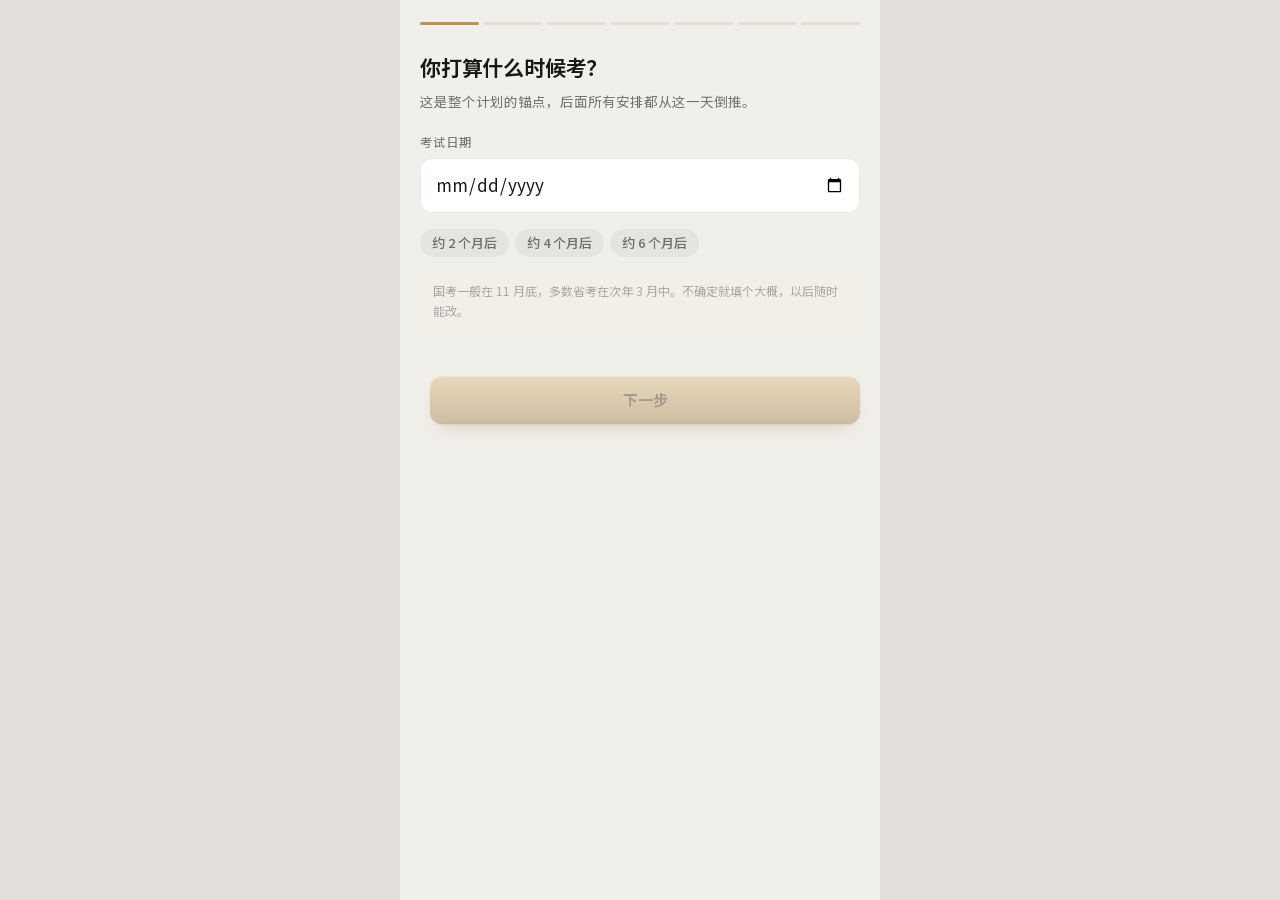
==== commit 95ab9f16: "字体子集瘦身到 294KB，去掉预加载和 SW 预缓存" ====
--- a/index.html
+++ b/index.html
@@ -5,9 +5,6 @@
   <meta name="viewport" content="width=device-width, initial-scale=1, viewport-fit=cover">
   <meta name="theme-color" content="#f7f5f1">
   <title>备考节奏</title>
-  <!-- 字体提前开始下载，别等 CSS 解析完才去拿 —— 不然第一屏会先闪一下雅黑。
-       crossorigin 是字体预加载的规定动作，同源也要写。 -->
-  <link rel="preload" href="fonts/noto-sans-sc-subset.woff2" as="font" type="font/woff2" crossorigin>
   <link rel="stylesheet" href="css/styles.css">
 
   <!-- 加到手机桌面用。这一步跟体验模式无关，正式上架后要留着。 -->
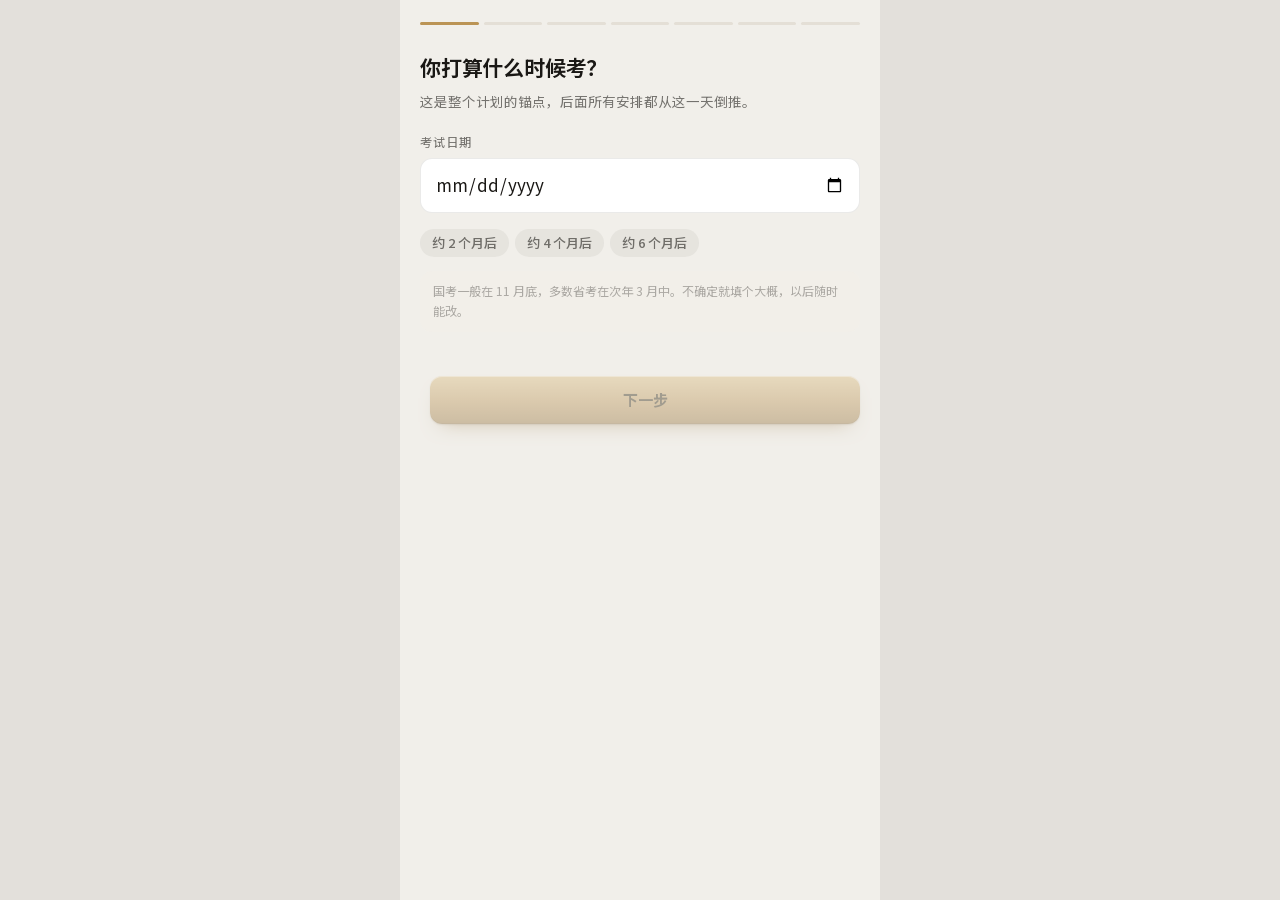
==== commit adf396d3: "手机报错定位：真实错误直接显示，忽略第三方脚本假报错" ====
--- a/index.html
+++ b/index.html
@@ -22,7 +22,7 @@
        而不是一片白——白屏是最糟糕的失败形态，连"哪里错了"都无从说起。 -->
   <div id="app">
     <div style="padding:60px 28px;text-align:center;color:#7a7268;font-size:14px;line-height:2">
-      <div>正在加载…</div>
+      <div id="boot-tip">正在加载…</div>
       <div style="font-size:12.5px;opacity:.75">
         如果一直停在这里，按住 Ctrl 点刷新（Mac 是 ⌘ + Shift + R）。
       </div>
@@ -60,12 +60,31 @@
           show('脚本没加载上：' + (e.target.src || '') + '\n（服务器是不是没开？）');
           return;
         }
-        show((e.message || '未知错误') + '\n' + (e.filename || '') + ':' + (e.lineno || '') + stackOf(e));
+        var msg = e && e.message ? e.message : '未知错误';
+        var file = e && e.filename ? e.filename : '';
+        var line = e && e.lineno ? e.lineno : '';
+        /* Safari 对第三方注入脚本常报 "Script error."，拿不到文件和行号。
+         * 这种不要弹大黑框吓人；真正属于本项目的错误会带文件名和调用栈。 */
+        if (msg === 'Script error.' && !file) {
+          try { console.warn('忽略一个外部脚本错误（浏览器插件或翻译注入常见）'); } catch (err) {}
+          return;
+        }
+        show(msg + '\n' + file + ':' + line + stackOf(e) +
+          '\nUA: ' + navigator.userAgent + '\nURL: ' + location.href);
       }, true);
       window.addEventListener('unhandledrejection', function (e) {
         show('未处理的 Promise 错误：' + (e.reason && e.reason.message ? e.reason.message : e.reason) +
           (e.reason && e.reason.stack ? '\n\n调用栈：\n' + e.reason.stack : ''));
       });
+      /* 网络慢的时候给一个更明确的提示，别让人对着白屏猜。 */
+      setTimeout(function () {
+        var tip = document.getElementById('boot-tip');
+        if (!tip) return;
+        tip.innerHTML = '网络有点慢，还在加载……<br>' +
+          '<button onclick="location.reload()" style="margin-top:10px;padding:8px 14px;' +
+          'border:0;border-radius:10px;background:#ab8752;color:#fff;font:inherit;font-size:13px">' +
+          '重新加载</button>';
+      }, 8000);
     })();
   </script>
   <script src="js/config.js"></script>
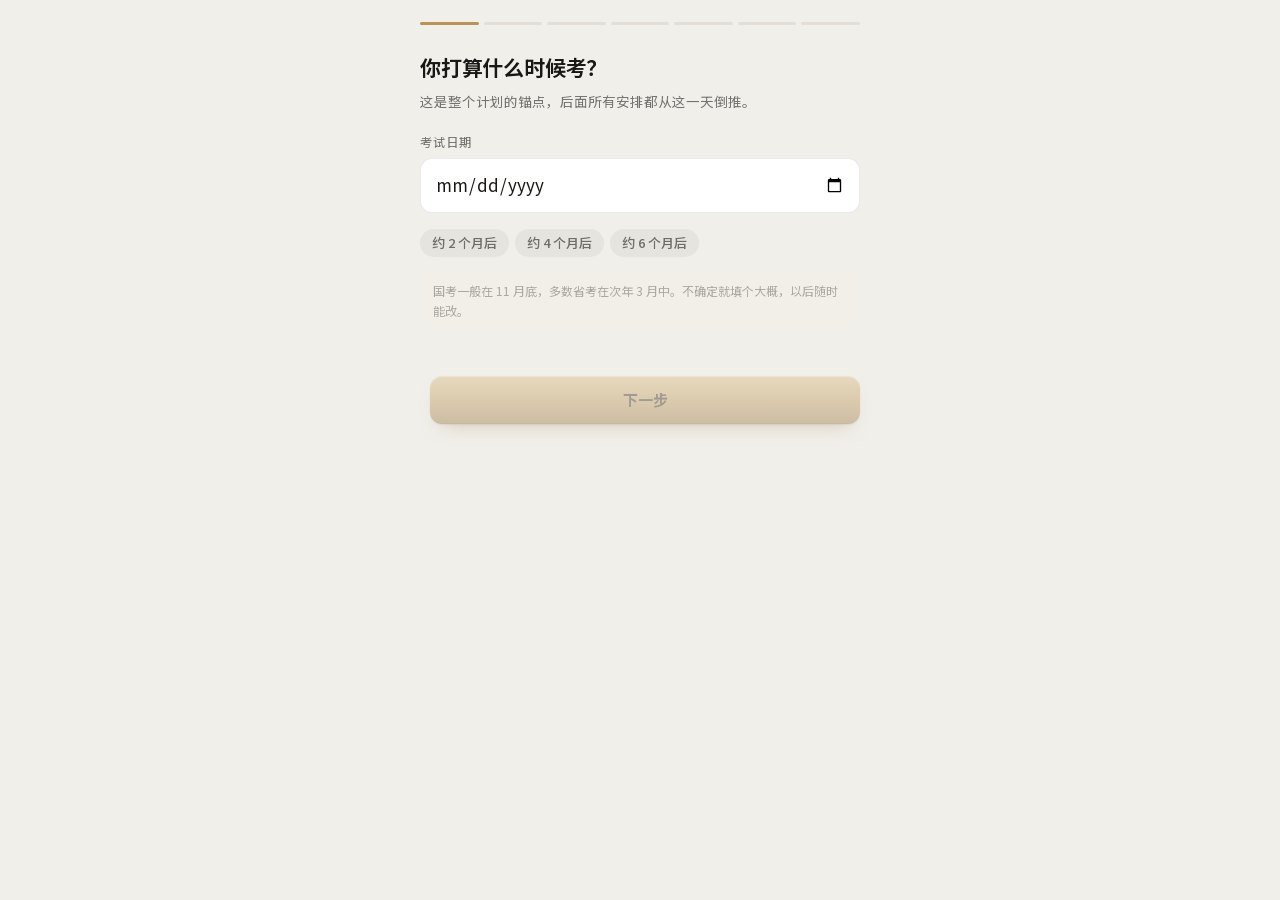
==== commit acc9cf58: "恢复体验模式入口；启动页改成有颜色的加载画面" ====
--- a/index.html
+++ b/index.html
@@ -1,5 +1,5 @@
 <!DOCTYPE html>
-<html lang="zh-CN">
+<html lang="zh-CN" style="background:#f1efea">
 <head>
   <meta charset="utf-8">
   <meta name="viewport" content="width=device-width, initial-scale=1, viewport-fit=cover">
@@ -16,18 +16,20 @@
   <meta name="apple-mobile-web-app-status-bar-style" content="default">
   <meta name="apple-mobile-web-app-title" content="备考节奏">
 </head>
-<body>
+<body style="margin:0;background:#f1efea">
   <!-- 这一块是"启动占位"。app.js 一跑起来就会把 #app 整个换掉。
        留在里面的意思是：万一脚本出错、或者文件没加载上，用户看到的是这句话，
        而不是一片白——白屏是最糟糕的失败形态，连"哪里错了"都无从说起。 -->
   <div id="app">
-    <div style="padding:60px 28px;text-align:center;color:#7a7268;font-size:14px;line-height:2">
+    <div style="min-height:100vh;display:flex;flex-direction:column;align-items:center;justify-content:center;padding:0 28px;box-sizing:border-box;text-align:center;color:#7a7268;font:14px/2 -apple-system,BlinkMacSystemFont,'PingFang SC','Microsoft YaHei',sans-serif">
+      <div style="width:34px;height:34px;border-radius:50%;border:3px solid rgba(171,135,82,.25);border-top-color:#ab8752;animation:bootspin .9s linear infinite;margin-bottom:14px"></div>
       <div id="boot-tip">正在加载…</div>
-      <div style="font-size:12.5px;opacity:.75">
-        如果一直停在这里，按住 Ctrl 点刷新（Mac 是 ⌘ + Shift + R）。
+      <div style="font-size:12.5px;opacity:.75;margin-top:4px">
+        第一次打开会慢一点，之后会快很多。
       </div>
     </div>
   </div>
+  <style>@keyframes bootspin{to{transform:rotate(360deg)}}</style>
   <div id="toast" class="toast" role="status" aria-live="polite"></div>
   <div id="overlay" class="overlay hidden"></div>
 
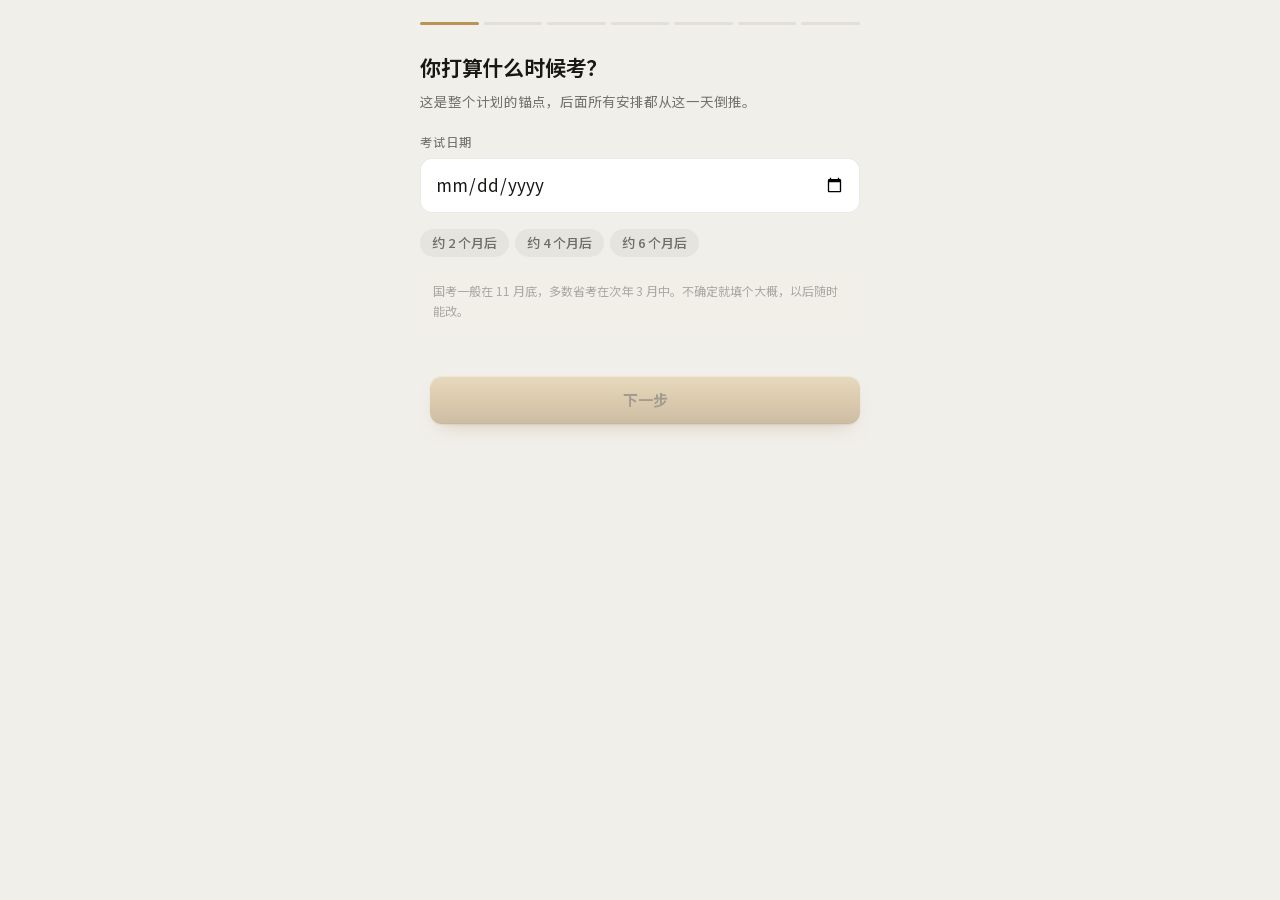
==== commit c467c21c: "自己排优化：专注口径、条目可编辑、重复系列、计划页本周+批量排、今日目标、学习档案、番茄钟恢复" ====
--- a/index.html
+++ b/index.html
@@ -31,6 +31,8 @@
   </div>
   <style>@keyframes bootspin{to{transform:rotate(360deg)}}</style>
   <div id="toast" class="toast" role="status" aria-live="polite"></div>
+  <!-- 删掉清单条目后浮出来的后悔药，6 秒后自己消失 -->
+  <div id="undobar" class="undo-bar" role="status" aria-live="polite"></div>
   <div id="overlay" class="overlay hidden"></div>
 
   <script>
@@ -59,7 +61,18 @@
       }
       window.addEventListener('error', function (e) {
         if (e && e.target && e.target.tagName === 'SCRIPT') {
-          show('脚本没加载上：' + (e.target.src || '') + '\n（服务器是不是没开？）');
+          var src = e.target.src || '';
+          var own = false;
+          try {
+            own = new URL(src, location.href).origin === location.origin;
+          } catch (err) { own = false; }
+          /* 第三方插件 / 运营商注入的脚本失败不要吓用户。
+           * 只有本项目自己的脚本没加载上，才说明服务器或文件有问题。 */
+          if (!own) {
+            try { console.warn('忽略第三方脚本加载失败：' + src); } catch (err) {}
+            return;
+          }
+          show('脚本没加载上：' + src + '\n（服务器是不是没开？）');
           return;
         }
         var msg = e && e.message ? e.message : '未知错误';
@@ -89,11 +102,22 @@
       }, 8000);
     })();
   </script>
+  <script>
+    /* 尽早接住安卓 Chrome 的安装事件，避免 app.js 还没跑到就错过了。 */
+    window.__deferredInstallPrompt = null;
+    window.addEventListener('beforeinstallprompt', function (e) {
+      e.preventDefault();
+      window.__deferredInstallPrompt = e;
+    });
+  </script>
   <script src="js/config.js"></script>
   <script src="js/engine.js"></script>
   <script src="js/stats.js"></script>
   <script src="js/archive.js"></script>
   <script src="js/store.js"></script>
+  <script src="js/feedback.js"></script>
+  <script src="js/focus.js"></script>
+  <script src="js/manual.js"></script>
   <!-- 体验模式。正式上架时删掉这一行，再按 js/demo.js 顶部的清单删干净。 -->
   <script src="js/demo.js"></script>
   <script src="js/app.js"></script>
--- a/css/styles.css
+++ b/css/styles.css
@@ -1623,6 +1623,296 @@
 .adj-empty { padding: 18px 0; text-align: center; font-size: 13px; color: var(--ink-3); }
 
 /* =========================================================================
+ * 自己排：清单 + 番茄钟
+ *
+ * 只用现成的那几套零件（.card / .task / .chip / .btn），不引入新材质。
+ * 清单条目的勾选、子任务、动作行都在 .task 的基础上加，视觉跟打卡一致。
+ * ========================================================================= */
+
+/* ---- 清单条目 ---- */
+
+.m-task { align-items: flex-start; }
+.m-task .tick { margin-top: 2px; }
+.m-subcnt { font-variant-numeric: tabular-nums; }
+
+.m-subs { margin-top: 7px; display: flex; flex-direction: column; gap: 5px; }
+.m-sub {
+  display: flex; align-items: center; gap: 8px;
+  border: 0; background: none; font: inherit; text-align: left;
+  padding: 3px 0; cursor: pointer; color: var(--ink-2);
+}
+.m-sub:active { opacity: .6; }
+.m-sub-box {
+  flex: 0 0 auto; width: 17px; height: 17px; border-radius: 6px;
+  border: 1.6px solid rgba(26,24,21,.22); display: flex;
+  align-items: center; justify-content: center; color: #fff;
+}
+.m-sub-box svg { width: 11px; height: 11px; }
+.m-sub.on .m-sub-box { background: var(--primary); border-color: var(--primary); }
+.m-sub-t { font-size: 14px; }
+.m-sub.on .m-sub-t { color: var(--ink-3); text-decoration: line-through; }
+
+.m-actions { display: flex; align-items: center; gap: 6px; margin-top: 9px; }
+.m-spacer { flex: 1; }
+.m-lock { font-size: 11.5px; color: var(--ink-3); }
+.tick.locked { cursor: default; }
+/* 完成之后那枚可点的"实际 X 分钟 · 改" */
+.m-actual { border: 0; font: inherit; cursor: pointer; }
+.m-actual:active { transform: scale(.96); }
+.m-act {
+  display: inline-flex; align-items: center; gap: 5px;
+  border: 0; font: inherit; font-size: 12.5px; font-weight: 600;
+  background: var(--primary-s); color: var(--primary-d);
+  padding: 6px 11px; border-radius: 9px; cursor: pointer;
+}
+.m-act:active { transform: scale(.96); }
+.m-act-dot {
+  width: 7px; height: 7px; border-radius: 50%;
+  background: var(--primary); display: inline-block;
+}
+.m-ico {
+  border: 0; background: rgba(58,53,46,.06); color: var(--ink-2);
+  width: 28px; height: 28px; border-radius: 8px; font: inherit; font-size: 14px;
+  line-height: 1; cursor: pointer;
+}
+.m-ico:active { transform: scale(.9); }
+.m-ico.danger { color: var(--danger); }
+/* 「⋯」藏在标题行最右边：它是这张卡唯一的按钮了，所以给足可点区域 */
+.m-ico.m-more {
+  width: 32px; height: 26px; font-size: 16px; letter-spacing: 1px;
+  background: transparent; color: var(--ink-3); margin: -3px -4px -3px 2px;
+}
+.m-task .task-top .m-more { flex: 0 0 auto; }
+.task.is-done .m-more { opacity: .65; }
+
+/* ---- 今日：今天排了多久 ---- */
+
+.today-total { margin-top: 4px; font-size: 13px; color: var(--ink-2); }
+.today-total b { font-weight: 600; color: var(--ink); }
+/* 超出目标只换个颜色，不报警：自己排的人不需要被系统催 */
+.today-total.over b { color: var(--accent); }
+
+/* ---- 计划：本周列表 ---- */
+
+.m-week { display: flex; flex-direction: column; gap: 10px; }
+.m-wd {
+  background: var(--card); border-radius: var(--radius);
+  box-shadow: var(--sh-sm); padding: 12px 16px 6px;
+}
+.m-wd.today { box-shadow: inset 0 0 0 1.5px var(--primary-line), var(--sh-sm); }
+.m-wd-head { display: flex; align-items: center; gap: 8px; }
+.m-wd-date { font-size: 13.5px; font-weight: 650; color: var(--ink); }
+.m-wd-date small { margin-left: 7px; font-size: 11.5px; font-weight: 500; color: var(--ink-3); }
+.m-wd-sum { margin-left: auto; font-size: 12.5px; color: var(--ink-2); font-variant-numeric: tabular-nums; }
+.m-wd-list { margin-top: 4px; }
+.m-wd-list .task { padding: 11px 0; }
+.m-wd .pd-add { margin-left: 2px; }
+
+/* ---- 「⋯」菜单里的上下移 ---- */
+
+.menu-split { display: flex; gap: 8px; }
+.menu-split .menu-item { flex: 1; text-align: center; margin-top: 0; }
+
+/* ---- 删除后的后悔药 ---- */
+
+.undo-bar {
+  position: fixed;
+  left: 50%;
+  bottom: 96px;
+  transform: translate(-50%, 12px);
+  display: flex; align-items: center; gap: 14px;
+  background: #26231f; color: #fff;
+  font-size: 13.5px;
+  padding: 9px 10px 9px 18px;
+  border-radius: 22px;
+  max-width: 88vw;
+  opacity: 0;
+  pointer-events: none;
+  z-index: 60;
+  transition: opacity .22s ease, transform .22s ease;
+}
+.undo-bar.show { opacity: 1; transform: translate(-50%, 0); pointer-events: auto; }
+.undo-bar .ub-t { white-space: nowrap; overflow: hidden; text-overflow: ellipsis; }
+.undo-bar .ub-b {
+  flex: 0 0 auto; border: 0; cursor: pointer; font: inherit;
+  font-size: 13.5px; font-weight: 650; color: var(--primary-l);
+  background: rgba(255,255,255,.12); padding: 5px 12px; border-radius: 16px;
+}
+.undo-bar .ub-b:active { transform: scale(.95); }
+
+.m-empty { padding: 26px 8px; text-align: center; font-size: 13.5px; color: var(--ink-2); line-height: 1.8; }
+
+/* ---- 加一条的表单 ---- */
+
+.m-form {
+  margin-top: 12px; padding: 16px; border-radius: var(--radius);
+  background: var(--card); box-shadow: var(--sh-sm);
+}
+.mf-title { font-size: 14px; font-weight: 650; margin-bottom: 10px; }
+.mf-block { margin-top: 14px; }
+.mf-block > label { display: block; font-size: 12px; color: var(--ink-2); margin-bottom: 6px; }
+.m-form .input { width: 100%; box-sizing: border-box; margin-top: 8px; }
+.mf-row { display: flex; align-items: center; gap: 8px; margin-top: 12px; }
+.mf-row > label { flex: 0 0 auto; font-size: 12px; color: var(--ink-2); }
+.mf-row > input[type="number"] {
+  width: 74px; padding: 8px 10px; border: 1px solid var(--line); border-radius: 9px;
+  font: inherit; font-size: 14px; color: var(--ink); background: var(--surface-2);
+}
+.mf-row > input[type="number"]:focus { outline: none; border-color: var(--primary); }
+.mf-hint { font-size: 11.5px; color: var(--ink-3); }
+
+/* 子任务：可加减的行 */
+.mf-subrow { display: flex; align-items: center; gap: 6px; margin-top: 8px; }
+.mf-subrow .input { flex: 1; min-width: 0; margin-top: 0; }
+/* 这一行里的按钮不该被输入框挤成竖排 */
+.mf-subrow > .btn { flex: 0 0 auto; margin: 0; white-space: nowrap; }
+.mf-add {
+  margin-top: 9px; border: 1px dashed var(--primary-line); background: transparent;
+  color: var(--primary); font: inherit; font-size: 12.5px; font-weight: 600;
+  padding: 7px 12px; border-radius: 9px; cursor: pointer;
+}
+.mf-add:active { background: var(--primary-s); }
+/* 关掉的高级项：一句去设置的入口 */
+.mf-more {
+  display: block; width: 100%; text-align: left; margin-top: 12px;
+  border: 0; background: none; font: inherit; font-size: 11.5px;
+  color: var(--primary); padding: 0; cursor: pointer; line-height: 1.6;
+}
+.mf-more:active { opacity: .6; }
+
+/* 「＋ 新建标签」和预计时长的自定义输入 */
+.chip.mf-newtag {
+  background: transparent; border: 1px dashed var(--primary-line); color: var(--primary);
+}
+.mf-mins {
+  width: 78px; padding: 7px 9px; border: 1px solid var(--line); border-radius: 9px;
+  font: inherit; font-size: 13.5px; text-align: center; background: var(--surface-2); color: var(--ink);
+}
+.mf-mins:focus { outline: none; border-color: var(--primary); }
+
+/* 设置里管自定义标签 */
+.tag-row { display: flex; align-items: center; gap: 8px; padding: 9px 0; border-bottom: 1px solid var(--line); }
+.tag-row:last-child { border-bottom: 0; }
+.tag-n { flex: 1; min-width: 0; font-size: 13.5px; }
+
+/* 番茄钟：时长设置折叠 */
+.focus-fold {
+  display: flex; align-items: center; gap: 8px; width: 100%;
+  margin-top: 14px; padding: 11px 0; border: 0; background: none;
+  border-top: 1px solid var(--line); border-bottom: 1px solid var(--line);
+  font: inherit; text-align: left; cursor: pointer;
+}
+.focus-fold:active { opacity: .6; }
+.focus-fold .ff-t { flex: 0 0 auto; font-size: 13.5px; font-weight: 600; }
+.focus-fold .ff-n { flex: 1; min-width: 0; font-size: 12px; color: var(--ink-3); text-align: right; }
+.focus-fold .ff-chev {
+  flex: 0 0 auto; color: var(--ink-3); font-size: 17px; line-height: 1;
+  transition: transform .2s var(--ease);
+}
+.focus-fold.open .ff-chev { transform: rotate(90deg); }
+.focus-note {
+  margin-top: 14px; padding: 10px 0; border-top: 1px solid var(--line);
+  font-size: 12.5px; color: var(--ink-3);
+}
+
+/* ---- 月历里的那天 ---- */
+
+.m-day { padding-top: 10px; }
+.m-day-list { margin-top: 4px; }
+.m-day .task { padding-left: 0; padding-right: 0; }
+
+/* ---- 工具页：番茄钟 ---- */
+
+.tool-card { }
+.tool-head { display: flex; align-items: baseline; justify-content: space-between; gap: 10px; }
+.tool-name { font-size: 16px; font-weight: 680; letter-spacing: -.2px; }
+.tool-sub { font-size: 11.5px; color: var(--ink-3); }
+
+.focus-settings { margin-top: 0; border-top: 0; }
+.fs-row {
+  display: flex; align-items: center; gap: 8px; padding: 9px 0;
+  border-bottom: 1px solid var(--line);
+}
+.fs-row label { flex: 1; font-size: 13.5px; }
+.fs-row input {
+  width: 62px; padding: 7px 9px; border: 1px solid var(--line); border-radius: 8px;
+  font: inherit; font-size: 14px; text-align: right; background: var(--surface-2); color: var(--ink);
+}
+.fs-row input:focus { outline: none; border-color: var(--primary); }
+.fs-row span { flex: 0 0 auto; font-size: 12px; color: var(--ink-3); min-width: 34px; }
+
+.focus-pick { margin-top: 14px; }
+.focus-pick label { display: block; font-size: 12px; color: var(--ink-2); margin-bottom: 6px; }
+
+.focus-live { text-align: center; padding: 22px 0 8px; }
+.focus-phase { font-size: 12.5px; color: var(--ink-3); letter-spacing: .02em; }
+.focus-clock {
+  font-size: 54px; font-weight: 300; letter-spacing: -.02em;
+  font-variant-numeric: tabular-nums; line-height: 1.15; margin-top: 4px;
+  color: var(--ink);
+}
+.focus-label { font-size: 13.5px; color: var(--ink-2); margin-top: 2px; min-height: 20px; }
+
+.focus-today {
+  margin-top: 16px; text-align: center; font-size: 12.5px; color: var(--ink-3);
+}
+.focus-today b { color: var(--ink); font-weight: 650; font-variant-numeric: tabular-nums; }
+.fx-list { margin-top: 10px; border-top: 1px solid var(--line); }
+.fx-row {
+  display: flex; align-items: baseline; gap: 8px; padding: 7px 0;
+  border-bottom: 1px solid var(--line); font-size: 12.5px;
+}
+.fx-row:last-child { border-bottom: 0; }
+.fx-t { flex: 0 0 44px; color: var(--ink-3); font-variant-numeric: tabular-nums; }
+.fx-m { flex: 1; }
+.fx-k { flex: 0 0 auto; color: var(--ink-3); }
+
+/* ---- 常驻细条：四个 tab 都看得见 ---- */
+
+.focus-bar {
+  position: fixed;
+  left: 50%; transform: translateX(-50%);
+  bottom: calc(62px + env(safe-area-inset-bottom));
+  width: 100%; max-width: 480px; box-sizing: border-box;
+  display: flex; align-items: center; gap: 8px;
+  border: 0; font: inherit; text-align: left; cursor: pointer;
+  background: linear-gradient(180deg, var(--primary-l) 0%, var(--primary) 60%, var(--primary-d) 100%);
+  color: var(--on-primary);
+  padding: 9px 16px 10px;
+  box-shadow: 0 -6px 18px -12px rgba(26,24,21,.4);
+  z-index: 19;
+}
+.focus-bar:active { opacity: .92; }
+.fb-dot {
+  flex: 0 0 auto; width: 8px; height: 8px; border-radius: 50%;
+  background: currentColor; opacity: .85;
+  animation: fbpulse 1.6s ease-in-out infinite;
+}
+@keyframes fbpulse { 0%,100% { opacity: .35; } 50% { opacity: 1; } }
+.fb-phase { flex: 0 0 auto; font-size: 12px; opacity: .85; }
+.fb-clock {
+  flex: 0 0 auto; font-size: 15px; font-weight: 650;
+  font-variant-numeric: tabular-nums; letter-spacing: -.01em;
+}
+.fb-label {
+  flex: 1; min-width: 0; font-size: 12.5px; opacity: .9;
+  overflow: hidden; text-overflow: ellipsis; white-space: nowrap;
+}
+.fb-go { flex: 0 0 auto; font-size: 18px; opacity: .7; }
+
+body.has-focusbar .screen { padding-bottom: 96px; }
+body.has-focusbar .sticky-cta.above-tabs { bottom: calc(108px + env(safe-area-inset-bottom)); }
+
+/* ---- 反馈：事实型正反馈的一句话 ---- */
+
+.fb-row {
+  padding: 9px 0; font-size: 13.5px; color: var(--ink);
+  border-bottom: 1px solid var(--line);
+}
+.fb-row:last-child { border-bottom: 0; }
+.fb-row::before { content: "·"; color: var(--primary); font-weight: 700; margin-right: 8px; }
+
+/* =========================================================================
  * 体验模式（网址后面加 ?demo=1 才出现）—— 正式上架时整段删掉
  * 上面那些是正式功能，这一段只服务 js/demo.js，删了不影响别处。
  * ========================================================================= */
